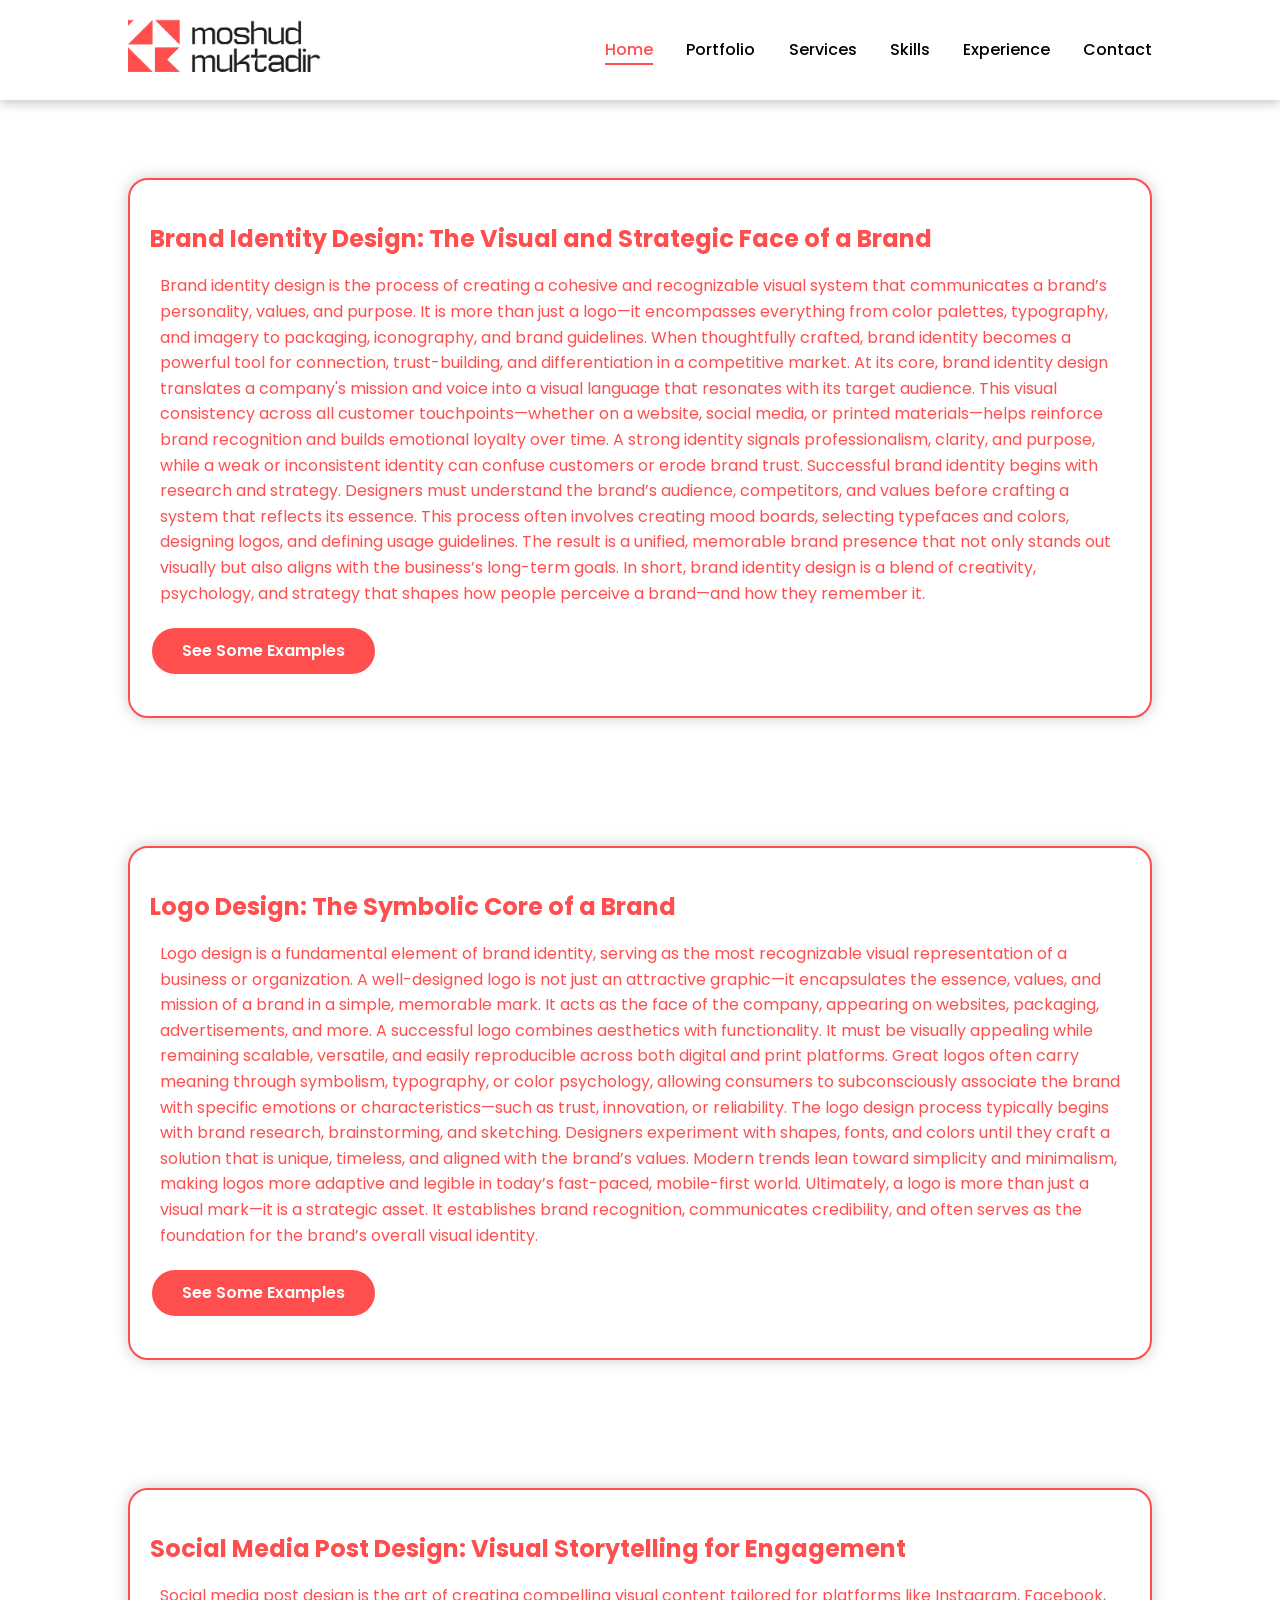
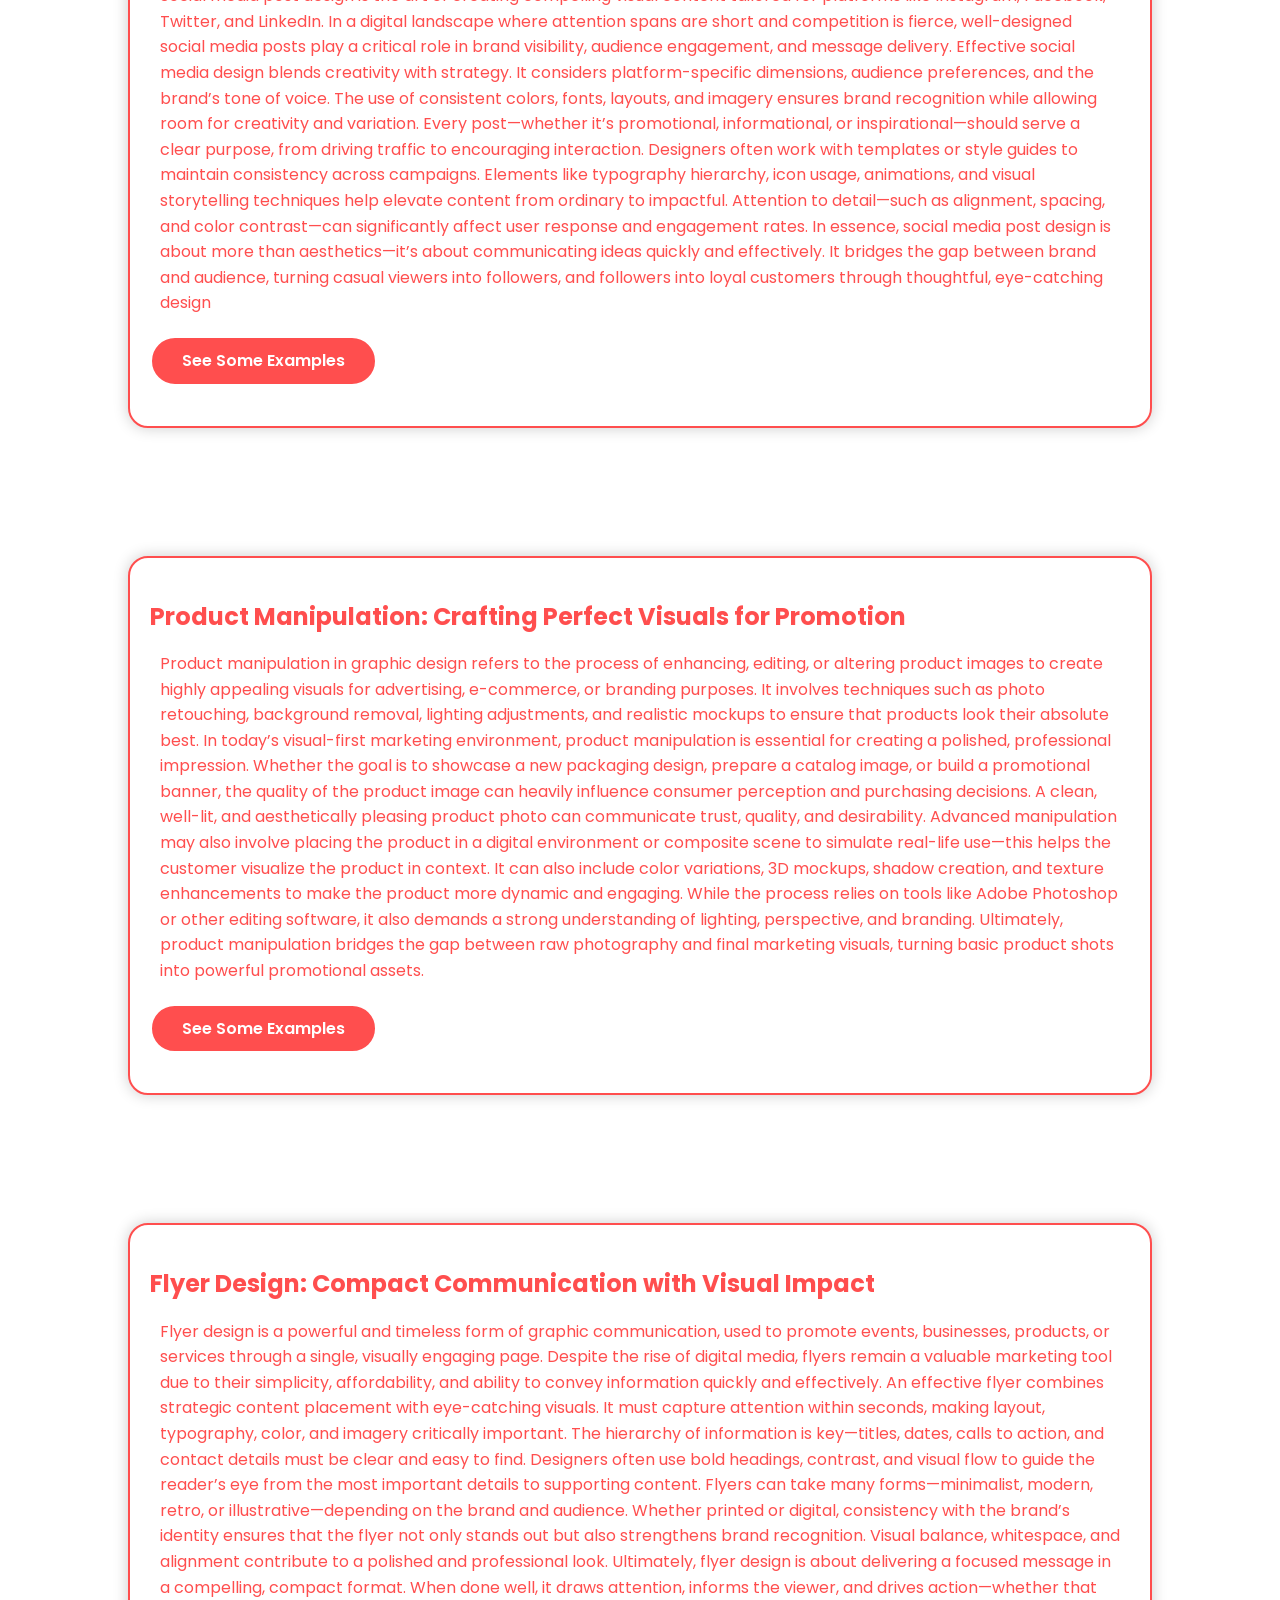
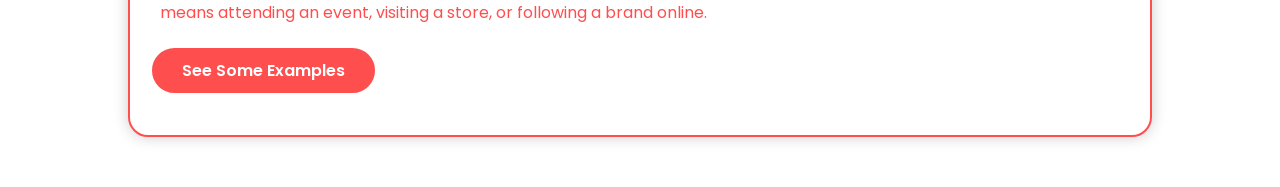
==== info.html @ c387ca06 "final" ====
<!DOCTYPE html>
<html lang="en">
<head>
    <meta charset="UTF-8">
    <meta name="viewport" content="width=device-width, initial-scale=1.0">
    <link rel="stylesheet" href="https://cdnjs.cloudflare.com/ajax/libs/font-awesome/6.5.2/css/all.min.css">
    <link rel="stylesheet" href="styles.css">
    <link rel="stylesheet" href="portfolio.css">
    <title>Moshud Muktadir</title>
</head>
<body>
    <header>
        <a href="index.html" > 
        <img src="logo.png" id="logo" alt="LOGO">
    </a>
        <nav>
            <a href="#" class="active"> Home</a>
            <a href="#portfolio" >Portfolio </a>
            <a href="#services" >Services</a>
            <a href="#skills" >Skills</a>
            <a href="#experience" >Experience</a>
            <a href="#contact" >Contact</a>
        </nav>

        <div class="hamburger" id="hamburger">
            <i class="fas fa-bars"></i>
          </div>
    </header>
<br><br><br><br><br><br><br><br>
    <section class="info" id="info">
        <div class="info-box" id="brand">
            <h2>
                Brand Identity Design: The Visual and Strategic Face of a Brand
            </h2>
            <p>Brand identity design is the process of creating a cohesive and recognizable visual system that communicates a brand’s personality, values, and purpose. It is more than just a logo—it encompasses everything from color palettes, typography, and imagery to packaging, iconography, and brand guidelines. When thoughtfully crafted, brand identity becomes a powerful tool for connection, trust-building, and differentiation in a competitive market.

                At its core, brand identity design translates a company's mission and voice into a visual language that resonates with its target audience. This visual consistency across all customer touchpoints—whether on a website, social media, or printed materials—helps reinforce brand recognition and builds emotional loyalty over time. A strong identity signals professionalism, clarity, and purpose, while a weak or inconsistent identity can confuse customers or erode brand trust.
                
                Successful brand identity begins with research and strategy. Designers must understand the brand’s audience, competitors, and values before crafting a system that reflects its essence. This process often involves creating mood boards, selecting typefaces and colors, designing logos, and defining usage guidelines. The result is a unified, memorable brand presence that not only stands out visually but also aligns with the business’s long-term goals.
                
                In short, brand identity design is a blend of creativity, psychology, and strategy that shapes how people perceive a brand—and how they remember it.</p>
                <a href="https://www.bing.com/images/search?q=brand%20identity%20design&qs=SS&form=QBIR&sp=1&lq=0&pq=brand%20identity%20&sc=10-15&cvid=B7A11A3A5EC4476095B0B0996852F06D&first=1" class="btn2">  See Some Examples   </a>
       
            </div><br><br><br><br><br><br><br><br>
        <div class="info-box" id="logoinfo">
            <h2>
                Logo Design: The Symbolic Core of a Brand
            </h2>
            <p>Logo design is a fundamental element of brand identity, serving as the most recognizable visual representation of a business or organization. A well-designed logo is not just an attractive graphic—it encapsulates the essence, values, and mission of a brand in a simple, memorable mark. It acts as the face of the company, appearing on websites, packaging, advertisements, and more.

                A successful logo combines aesthetics with functionality. It must be visually appealing while remaining scalable, versatile, and easily reproducible across both digital and print platforms. Great logos often carry meaning through symbolism, typography, or color psychology, allowing consumers to subconsciously associate the brand with specific emotions or characteristics—such as trust, innovation, or reliability.
                
                The logo design process typically begins with brand research, brainstorming, and sketching. Designers experiment with shapes, fonts, and colors until they craft a solution that is unique, timeless, and aligned with the brand’s values. Modern trends lean toward simplicity and minimalism, making logos more adaptive and legible in today’s fast-paced, mobile-first world.
                
                Ultimately, a logo is more than just a visual mark—it is a strategic asset. It establishes brand recognition, communicates credibility, and often serves as the foundation for the brand’s overall visual identity.</p> <a href="https://www.bing.com/images/search?q=logo+design&form=HDRSC3&first=1" class="btn2">   See Some Examples   </a> </div>
                <br><br><br><br><br><br><br><br>
             <div class="info-box" id="smpost">
    <h2>Social Media Post Design: Visual Storytelling for Engagement</h2>
    <p>
        Social media post design is the art of creating compelling visual content tailored for platforms like Instagram, Facebook, Twitter, and LinkedIn. In a digital landscape where attention spans are short and competition is fierce, well-designed social media posts play a critical role in brand visibility, audience engagement, and message delivery.

Effective social media design blends creativity with strategy. It considers platform-specific dimensions, audience preferences, and the brand’s tone of voice. The use of consistent colors, fonts, layouts, and imagery ensures brand recognition while allowing room for creativity and variation. Every post—whether it’s promotional, informational, or inspirational—should serve a clear purpose, from driving traffic to encouraging interaction.

Designers often work with templates or style guides to maintain consistency across campaigns. Elements like typography hierarchy, icon usage, animations, and visual storytelling techniques help elevate content from ordinary to impactful. Attention to detail—such as alignment, spacing, and color contrast—can significantly affect user response and engagement rates.

In essence, social media post design is about more than aesthetics—it’s about communicating ideas quickly and effectively. It bridges the gap between brand and audience, turning casual viewers into followers, and followers into loyal customers through thoughtful, eye-catching design
    </p><a href="https://www.bing.com/images/search?q=social+media+post+design&form=HDRSC3&first=1" class="btn2">   See Some Examples   </a>
  </div>
  <br><br><br><br><br><br><br><br>
  <div class="info-box" id="manipulation">
    <h2>
        Product Manipulation: Crafting Perfect Visuals for Promotion
    </h2>
    <p>Product manipulation in graphic design refers to the process of enhancing, editing, or altering product images to create highly appealing visuals for advertising, e-commerce, or branding purposes. It involves techniques such as photo retouching, background removal, lighting adjustments, and realistic mockups to ensure that products look their absolute best.

        In today’s visual-first marketing environment, product manipulation is essential for creating a polished, professional impression. Whether the goal is to showcase a new packaging design, prepare a catalog image, or build a promotional banner, the quality of the product image can heavily influence consumer perception and purchasing decisions. A clean, well-lit, and aesthetically pleasing product photo can communicate trust, quality, and desirability.
        
        Advanced manipulation may also involve placing the product in a digital environment or composite scene to simulate real-life use—this helps the customer visualize the product in context. It can also include color variations, 3D mockups, shadow creation, and texture enhancements to make the product more dynamic and engaging.
        
        While the process relies on tools like Adobe Photoshop or other editing software, it also demands a strong understanding of lighting, perspective, and branding. Ultimately, product manipulation bridges the gap between raw photography and final marketing visuals, turning basic product shots into powerful promotional assets.</p>
        <a href="https://www.bing.com/images/search?q=product%20manipulation&qs=AS&form=QBIR&sp=2&lq=0&pq=product%20man&sk=LC1&sc=10-11&cvid=21117A2CF5C042A1AEB4CF0E294D39DF&first=1" class="btn2">   See Some Examples</a>
    </div><br><br><br><br><br><br><br><br>
  <div class="info-box" id="flyer">
    <h2>
        Flyer Design: Compact Communication with Visual Impact
    </h2>
    <p>
        Flyer design is a powerful and timeless form of graphic communication, used to promote events, businesses, products, or services through a single, visually engaging page. Despite the rise of digital media, flyers remain a valuable marketing tool due to their simplicity, affordability, and ability to convey information quickly and effectively.

An effective flyer combines strategic content placement with eye-catching visuals. It must capture attention within seconds, making layout, typography, color, and imagery critically important. The hierarchy of information is key—titles, dates, calls to action, and contact details must be clear and easy to find. Designers often use bold headings, contrast, and visual flow to guide the reader’s eye from the most important details to supporting content.

Flyers can take many forms—minimalist, modern, retro, or illustrative—depending on the brand and audience. Whether printed or digital, consistency with the brand’s identity ensures that the flyer not only stands out but also strengthens brand recognition. Visual balance, whitespace, and alignment contribute to a polished and professional look.

Ultimately, flyer design is about delivering a focused message in a compelling, compact format. When done well, it draws attention, informs the viewer, and drives action—whether that means attending an event, visiting a store, or following a brand online.


    </p><a href="https://www.bing.com/images/search?q=flyer%20designs&qs=LT&form=QBIR&sp=9&lq=0&pq=flyer%20de&sk=AS1CT1MT6&sc=10-8&cvid=8B94083304024F7E8B3E1CDF628AD571&first=1" class="btn2">   See Some Examples   </a>
  </div>
            </section>
---- styles.css ----
@import url('https://fonts.googleapis.com/css2?family=Poppins:wght@300;400;500;600;700&display=swap');

* {
    margin: 0;
    padding: 0;
    box-sizing: border-box;
    font-family: 'Poppins', sans-serif;
    scroll-behavior: smooth;
}

a {
    text-decoration: none; 
    color: inherit;
}

html {
    font-size: 62.5%;
}

body {
    background: #ffffff;
    color: #000000;
    overflow-x: hidden;
    line-height: 1.6;
}

header {
    position: fixed;
    top: 0;
    left: 0;
    width: 100%;
    padding: 1.5rem 10%;
    background: rgba(255, 255, 255, 0.9);
    backdrop-filter: blur(10px);
    display: flex;
    justify-content: space-between;
    align-items: center;
    z-index: 999;
    border-bottom: 1px solid rgba(255,255,255,0.05);
    box-shadow: 0 4px 10px rgba(0,0,0,0.2);
}

.logo {
    font-size: 3.2rem;
    font-weight: 700;
    color: #ff4e4e;
    transition: transform 0.3s ease;
    line-height: 1;
}

.logo:hover {
    transform: scale(1.1);
}

nav a {
    margin-left: 3rem;
    font-size: 1.6rem;
    font-weight: 500;
    color: #000000;
    transition: 0.3s;
    position: relative;
    text-decoration: none;
}

nav a:hover,
nav a.active {
    color: #ff4e4e;
}

nav a::after {
    content: '';
    position: absolute;
    width: 0;
    height: 2px;
    background: #ff4e4e;
    left: 0;
    bottom: -4px;
    transition: width 0.3s;
}

nav a:hover::after,
nav a.active::after {
    width: 100%;
}

section {
    padding: 5rem 10% 5rem;
}

.home {
    display: flex;
    justify-content: center;
    align-items: center;
    gap: 5rem;
    min-height: 100vh;
}

.home-img {
    max-width: 800px; /* You can adjust */
}

.home-img img {
    width: 100%;
    height: auto;
    object-fit: contain; /* MAGIC effect like the example you shared */
    cursor: pointer;

}



.home-content {
    max-width: 600px;
    animation: fadeInUp 1s ease forwards;
}

.home-content h1 {
    font-size: 5.5rem;
    font-weight: 700;
    margin-bottom: 1rem;
    line-height: 1.1;
}

.home-content h1 span {
    color: #ff4e4e;
}

.home-content h3 {
    font-size: 3rem;
    color: #000000;
    margin-bottom: 2rem;
}

.home-content p {
    font-size: 1.6rem;
    color: #000000;
    margin-bottom: 2.5rem;
}

.social-icons a {
    display: inline-flex;
    justify-content: center;
    align-items: center;
    width: 4.5rem;
    height: 4.5rem;
    margin-right: 1.5rem;
    background: transparent;
    border: 2px solid #ff4e4e;
    color: #ff4e4e;
    font-size: 2rem;
    border-radius: 50%;
    transition: all 0.3s ease;
}

.social-icons a:hover {
    background: #ff4e4e;
    color: #ffffff;
    transform: scale(1.15) translateY(-5px);
    box-shadow: 0 0 15px #ff4e4e;
}

.btn {
    display: inline-block;
    padding: 1rem 3rem;
    border-radius: 3rem;
    font-size: 1.6rem;
    background: transparent;
    color: #ff4e4e;
    font-weight: 600;
    border: 2px solid #ff4e4e;
    transition: all 0.3s ease;
    gap: 5rem;
    margin-right: 1.5rem;
}

.btn:hover {
    background: #ff4e4e;
    color: #ffffff;
    transform: translateY(-3px);
    box-shadow: 0 0 20px #ff4e4e;
}

.typing-text {
    font-size: 2.4rem;
    font-weight: 600;
    color: #ff4e4e;
    margin-bottom: 2rem;
}
#typed-text {
    color: #ff4e4e;
}
.typing-text span::after {
    content: "|";
    animation: blink 1s infinite;
}

@keyframes blink {
    0%, 50%, 100% {
        opacity: 1;
    }
    25%, 75% {
        opacity: 0;
    }
}

@keyframes fadeInUp {
    from {
        opacity: 0;
        transform: translateY(20px);
    }
    to {
        opacity: 1;
        transform: translateY(0);
    }
}


@media (max-width: 995px) {
    header {
        padding: 1rem 5%;
    }

    nav {
        position: absolute;
        top: 100%;
        right: 0;
        width: 100%;
        background: #f5f5f5;
        display: none;
        flex-direction: column;
        align-items: center;
        border-top: 1px solid rgba(206, 206, 206, 0.1);
    }

    nav.active {
        display: flex;
    }

    nav a {
        margin: 2rem 0;
        font-size: 2rem;
    }

    .home {
        flex-direction: column;
        padding-top: 10rem;
    }

    .home-img img {
        width: 60vw;
    }

    .home-content h1 {
        font-size: 4rem;
    }

    .home-content h3 {
        font-size: 2.5rem;
    }
}
.services {
    min-height: 100vh;
    background: rgb(255, 255, 255);
    padding: 5rem 9% 5rem;
    text-align: center;
    animation: fadeInUp 1s ease forwards;
}

.heading {
    font-size: 5rem;
    font-weight: 700;
    color: rgb(0, 0, 0);
    margin-bottom: 5rem;
}

.heading span {
    color: #ff4e4e;
}

.service-container {
    display: grid;
    grid-template-columns: repeat(auto-fit, minmax(280px, 1fr));
    gap: 4rem;
}

.service-box {
    background: #ffffff;
    padding: 4rem 2rem;
    border-radius: 2rem;
    color: #ff4e4e;
    border: 2px solid #ff4e4e;
    transition: 0.4s ease;
    box-shadow: 0 0 15px rgba(0, 0, 0, 0.2);
}

.service-box:hover {
    border-color: #ff4e4e;
    background: #ff4e4e;
    color: #ffffff;
    transform: translateY(-10px);
    box-shadow: 0 0 25px #d64b4b;
}

.service-box i {
    font-size: 4rem;
    margin-bottom: 2rem;
}

.service-box h3 {
    font-size: 2.4rem;
    margin-bottom: 1.5rem;
}

.service-box p {
    font-size: 1.6rem;
    margin-bottom: 2rem;
    padding: 0 1rem;
}
.skill-card {
    background: #ff4e4e;
    padding: 4rem 2rem;
    border-radius: 2rem;
    border: 2px solid transparent;
    transition: 0.4s ease;
    box-shadow: 0 0 15px rgba(183, 75, 75, 0.2);
}

.skill-card:hover {
    border-color: #ff4e4e;
    transform: translateY(10px);
    box-shadow: 0 0 25px #ff4e4e;
}
.skill-card i {
    font-size: 4rem;
    color: #ff4e4e;
    margin-bottom: 2rem;
}

.skill-card h3 {
    font-size: 2.4rem;
    color: white;
    margin-bottom: 1.5rem;
}

.skill-card p {
    font-size: 1.6rem;
    color: #ffffff;
    margin-bottom: 2rem;
    padding: 0 1rem;
}
.hamburger {
    display: none;
    font-size: 2.8rem;
    color: #ff4e4e;
    cursor: pointer;
  }
  
  @media (max-width: 768px) {
    nav {
      display: none; /* Hide normal nav */
      flex-direction: column;
      background: #dbdbdb;
      position: absolute;
      top: 70px;
      right: 20px;
      width: 200px;
      border: 2px solid #ff4e4e;
      border-radius: 10px;
      padding: 20px;
    }
  
    nav.active {
      display: flex;
    }
  
    .hamburger {
      display: block;
    }
  }
  .btn2 {
    display: inline-block;
    padding: 1rem 3rem;
    border-radius: 3rem;
    font-size: 1.6rem;
    background: #ff4e4e;
    color: #ffffff;
    font-weight: 600;
    border: 2px solid #ffffff;
    transition: all 0.3s ease;
}

.btn2:hover {
    background: #ffffff;
    color: #ff4e4e;
    transform: translateY(-3px);
    box-shadow: 0 0 20px #bbbbbb;
}
#footer {
    background-color: #0e0e0e;
    color: white;
    text-align: center;
    padding: 20px;
    position: flex;
    left: 0;
    bottom: 0;
    width: 100%;
}

.footer-links {
    list-style: none;
    padding: 0;
    margin: 10px 0;
}

.footer-links li {
    display: inline;
    margin: 0 15px;
}

.footer-links a {
    color: white;
    text-decoration: none;
}

.footer-links a:hover {
    text-decoration: underline;
}
#logo {
    top: 10px;         /* Distance from the top of the page */
    left: 10px;        /* Distance from the left of the page */
    width: 193px;      /* Resize the logo width */
    height: 64px;      /* Maintain the aspect ratio */
}
#footer-logo {
    width: 80px;
    height: auto;
    filter: brightness(0) invert(1); 
}

@media (max-width: 600px) {
    #footer-logo {
        width: 50px;   /* Smaller logo on smaller screens */
    }
}

.logo {
    max-width: 180px; 
    height: auto;
  }
  
  @media (max-width: 768px) {
    .logo {
      max-width: 140px; 
    }
  }
  
  @media (max-width: 480px) {
    .logo {
      max-width: 120px; 
    }
  }
  @import url('https://fonts.googleapis.com/css2?family=Poppins:wght@300;400;600;700&display=swap');

  section.skills {
    padding: 8rem 5%;
    text-align: center;
    animation: fadeInUp 1s ease forwards;
  }

  .skills-title {
    font-size: 6rem;
    margin-bottom: 5rem;
  }
  .skills-title span {
    color: #ff4e4e;
  }

  .skill-category {
    margin-top: 5rem;
  }

  .skill-list {
    display: grid;
    grid-template-columns: repeat(auto-fit, minmax(280px, 1fr));
    gap: 3rem;
    margin-top: 3rem;
  }

.progress-bar {
width: 100%;
height: 10px;
background: #ffd0d0;
border-radius: 5px;
margin-top: 1rem;
overflow: hidden;
margin-bottom: 1rem;
}

.progress {
height: 100%;
background: #ffffff;
width: 0; /* Animate later */
transition: width 2s ease;
}

.progress-text {
font-size: 1.4rem;
color: #ffffff;
font-weight: 500;
}



  @keyframes fadeUp {
    0% { opacity: 0; transform: translateY(50px); }
    100% { opacity: 1; transform: translateY(0); }
  }

  .animate {
    opacity: 0;
    animation: fadeUp 1s forwards;
  }

  .delay-1 { animation-delay: 0.2s; }
  .delay-2 { animation-delay: 0.4s; }
  .delay-3 { animation-delay: 0.6s; }
  .delay-4 { animation-delay: 0.8s; }
  .delay-5 { animation-delay: 1s; }
  .delay-6 { animation-delay: 1.2s; }
  .experience-section {
    max-width: 1200px;
    margin: auto;
    padding: 4rem 2rem;
    text-align: center;
  }
  .experience-section span {
  color: #000000;
  }


  .experience-section h1 {
    font-size: 4rem;
    color: #ff4e4e;
    margin-bottom: 4rem;
    animation: fadeDown 1s ease forwards;
  }

  .experience-cards {
    display: flex;
    flex-wrap: wrap;
    justify-content: center;
    gap: 3rem;
  }

  .experience-card {
    background-color: #ff4e4e;
    border-radius: 1.5rem;
    padding: 2.5rem;
    width: 320px;
    text-align: center;
    position: relative;
    overflow: hidden;
    transition: 0.4s ease;
  }

  .experience-card:hover {
    transform: scale(1.05);
    box-shadow: 0 0 30px #ff4e4e;
  }

  .experience-card i {
    font-size: 4rem;
    color: #ffffff;
    margin-bottom: 1.5rem;
  }

  .experience-card h3 {
    font-size: 2.5rem;
    margin-bottom: 1rem;
    color: white;
  }

  .experience-card p {
    font-size: 1.6rem;
    color: #ffffff;
    line-height: 1.6;
  }

  .experience-card h1 {
    display: block;
    margin-top: 1rem;
    font-size: 1.5rem;
    color: #ffffff;
    font-weight: bold;
  }

  @keyframes fadeDown {
    from {opacity: 0; transform: translateY(-50px);}
    to {opacity: 1; transform: translateY(0);}
  }

  /* Responsive */
  @media (max-width: 768px) {
    .experience-cards {
      flex-direction: column;
      align-items: center;
    }
    .experience-card {
      width: 90%;
    }
  }
  .contact {
    min-height: 100vh;
    padding: 5rem 9%;
    background-color: rgb(255, 255, 255);
    color: #ff4e4e;
}

.contact .heading {
    text-align: center;
    font-size: 4rem;
    margin-bottom: 3rem;
}

.contact .heading span {
    color: #ff4e4e;
}

.contact-form {
    max-width: 700px;
    margin: auto;
    display: flex;
    flex-direction: column;
    gap: 2rem;
}

.input-box {
    display: flex;
    gap: 2rem;
}

.input-box input {
    width: 100%;
    align: center;
    display: inline-block;
padding: 1rem 3rem;
border-radius: 3rem;
font-size: 1.6rem;
background: transparent;
color: #ff4e4e;
font-weight: 600;
border: 2px solid #ff4e4e;
transition: all 0.3s ease;
}

textarea {
    display: inline-block;
padding: 1rem 3rem;
border-radius: 3rem;
font-size: 1.6rem;
background: transparent;
color: #ff4e4e;
font-weight: 600;
border: 2px solid #ff4e4e;
transition: all 0.3s ease;
gap: 3rem;
}




/* Responsive */
@media (max-width: 768px) {
    .input-box {
        flex-direction: column;
    }
}
.info-box {
    background: #ffffff;
    padding: 4rem 2rem;
    border-radius: 2rem;
    color: #ff4e4e;
    border: 2px solid #ff4e4e;
    transition: 0.4s ease;
    box-shadow: 0 0 15px rgba(0, 0, 0, 0.2);
}

.info-box:hover {

    transform: translateY(-10px);
    box-shadow: 0 0 5px #d64b4b;
}


.info-box h2 {
    font-size: 2.4rem;
    margin-bottom: 1.5rem;
}

.info-box p {
    font-size: 1.6rem;
    margin-bottom: 2rem;
    padding: 0 1rem;
}
.info-box img {
   justify-content: center;
}
---- portfolio.css ----
:root {
  --main-color: #ff4e4e;
}

* {
  margin: 0;
  padding: 0;
  box-sizing: border-box;
}

.heading {
  text-align: center;
  margin-top: 10rem;
  font-size: 4rem;
}

.heading span {
  color: var(--main-color);
}

.portfolio-filters {
  display: flex;
  justify-content: center; 
  margin: 3rem 0;
}
.filter-btn {
    display: inline-block;
    padding: 1rem 3rem;
    border-radius: 3rem;
    font-size: 1.6rem;
    background: transparent;
    color: #ff4e4e;
    font-weight: 600;
    border: 2px solid #ff4e4e;
    transition: all 0.3s ease;
    gap: 6rem;
    margin-right: 1.5rem;
}
.filter-btn:hover, .filter-btn.active {
    background: #ff4e4e;
    color: #ffffff;
    transform: translateY(-3px);
    box-shadow: 0 0 20px #ff4e4e;;
}

.portfolio-container {
  padding: 2rem 9%;
  display: grid;
  grid-template-columns: repeat(auto-fit, minmax(300px, 1fr));
  gap: 2rem;
}

.portfolio-container .portfolio-item {
  position: relative;
  overflow: hidden;
  border-radius: 1rem;
  background: #fdfdfd;
  box-shadow: 0 0 20px #dfdfdf;
}

.portfolio-item img {
  width: 100%;
  height: 100%;
  object-fit: cover;
  transition: transform 0.4s ease;
}

.portfolio-item:hover img {
  transform: scale(1.5);
}
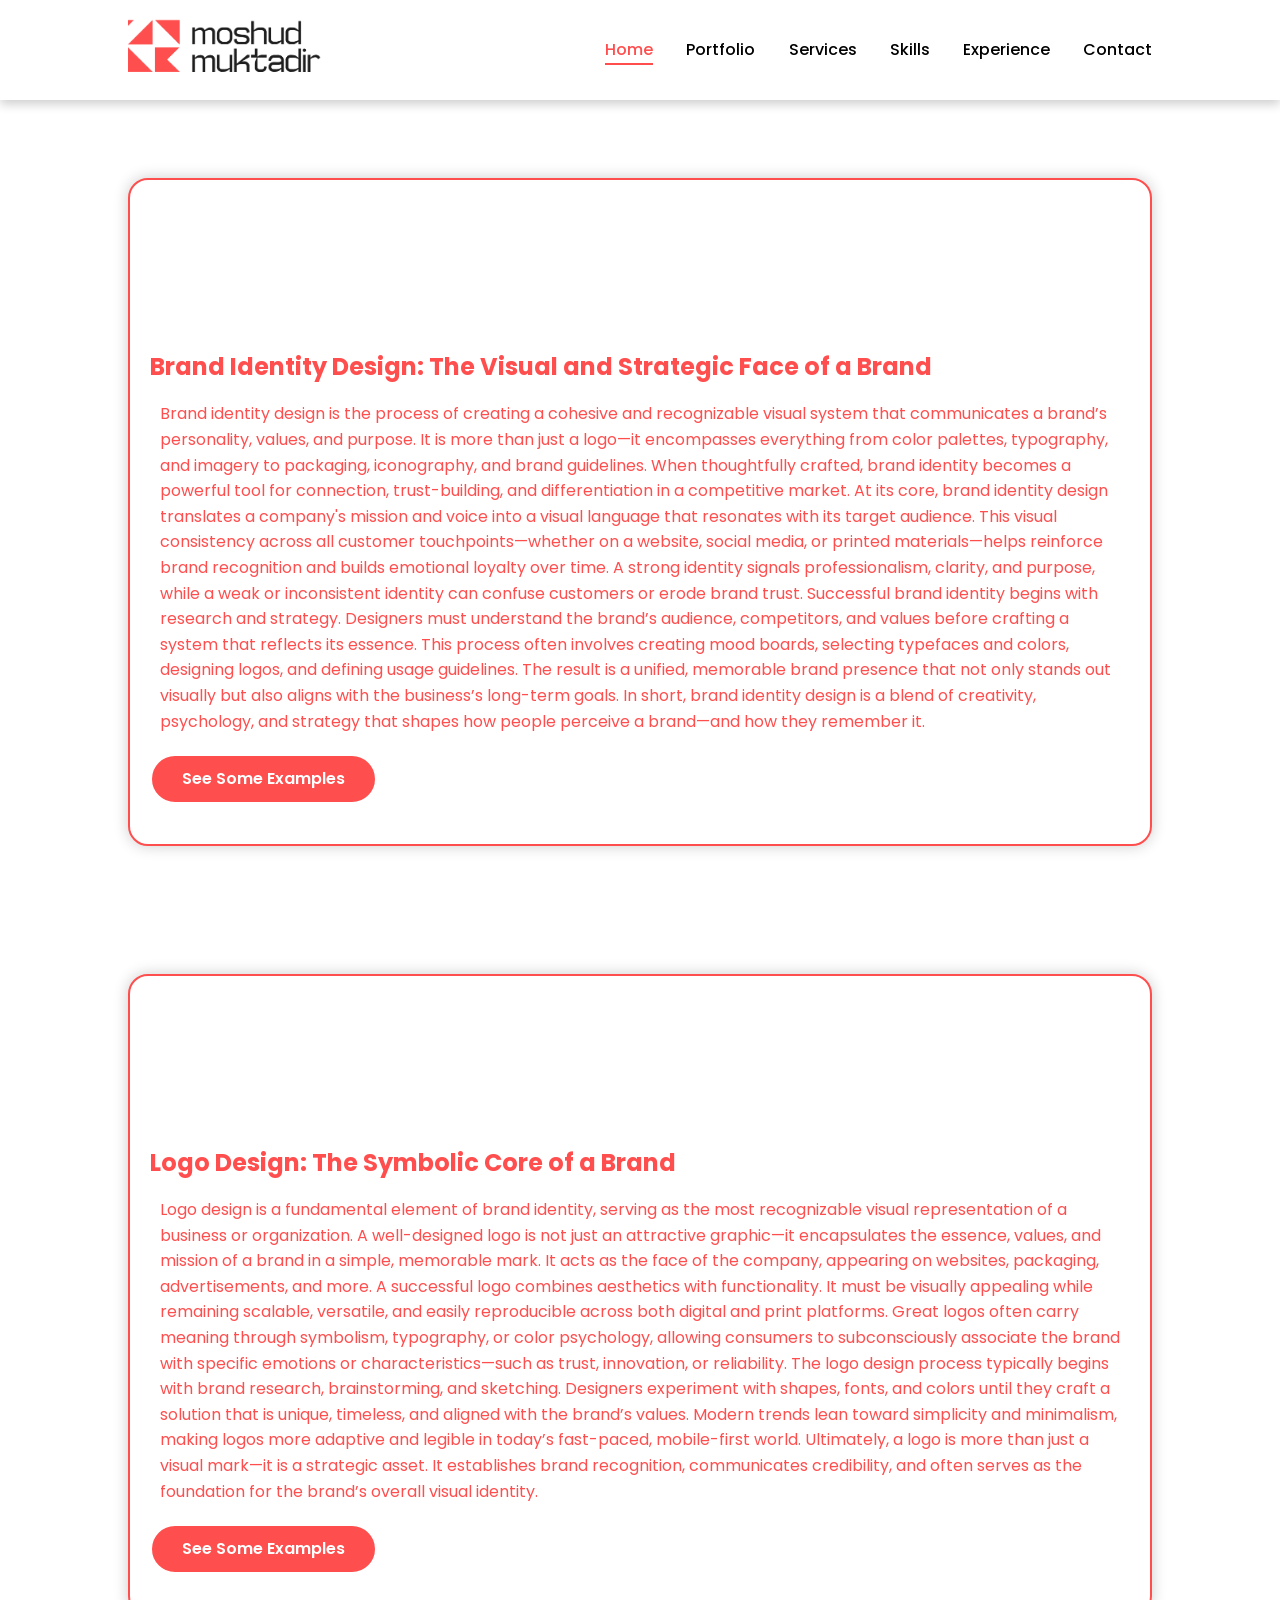
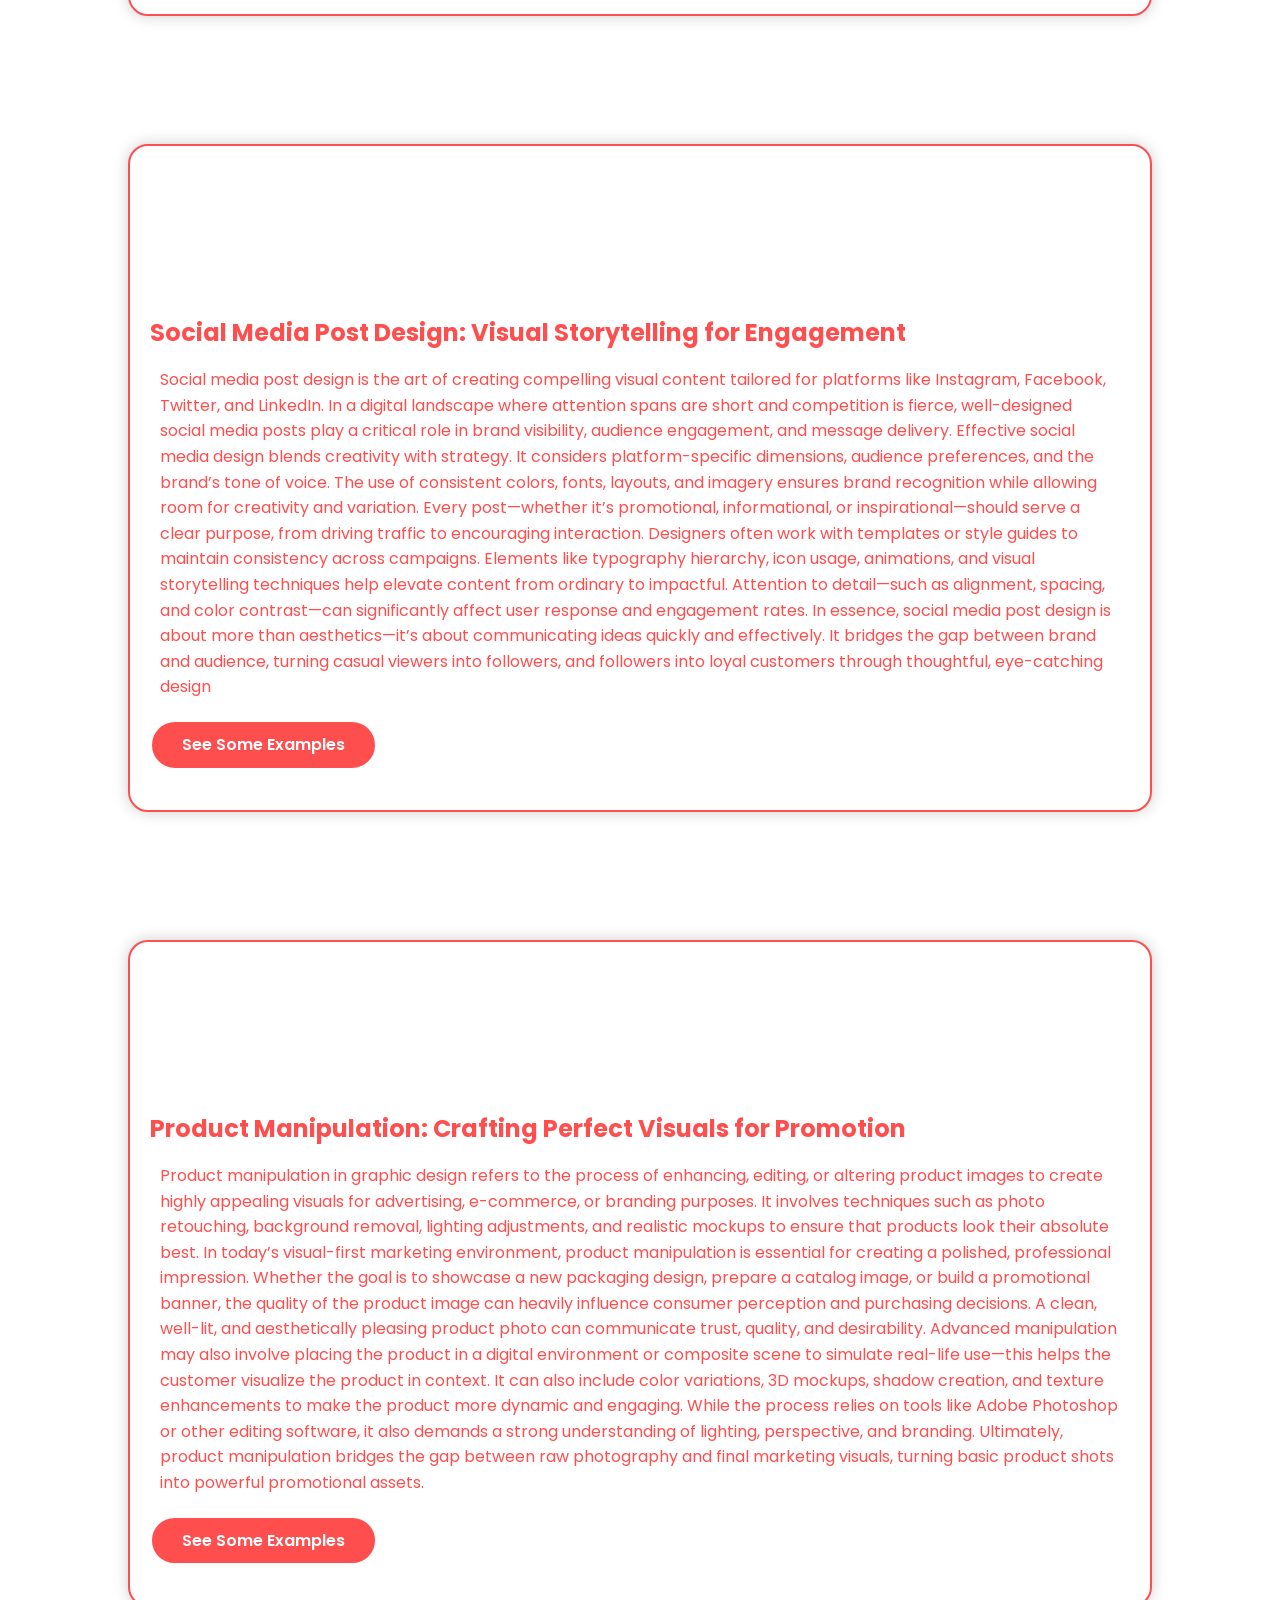
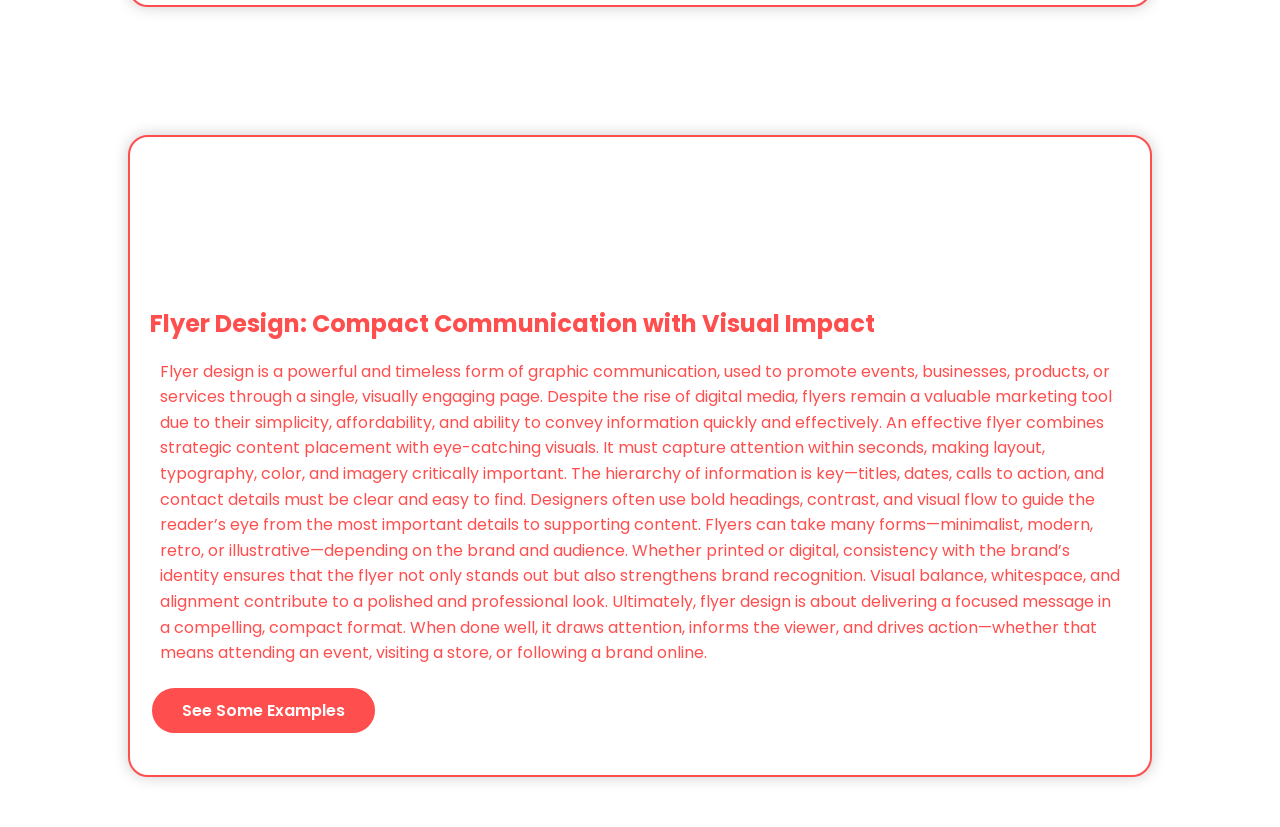
==== commit 9a07ba7d: "Update info.html" ====
--- a/info.html
+++ b/info.html
@@ -28,7 +28,7 @@
     </header>
 <br><br><br><br><br><br><br><br>
     <section class="info" id="info">
-        <div class="info-box" id="brand">
+        <div class="info-box" id="brand"><br><br><br><br><br><br><br><br>
             <h2>
                 Brand Identity Design: The Visual and Strategic Face of a Brand
             </h2>
@@ -42,7 +42,7 @@
                 <a href="https://www.bing.com/images/search?q=brand%20identity%20design&qs=SS&form=QBIR&sp=1&lq=0&pq=brand%20identity%20&sc=10-15&cvid=B7A11A3A5EC4476095B0B0996852F06D&first=1" class="btn2">  See Some Examples   </a>
        
             </div><br><br><br><br><br><br><br><br>
-        <div class="info-box" id="logoinfo">
+        <div class="info-box" id="logoinfo"><br><br><br><br><br><br><br><br>
             <h2>
                 Logo Design: The Symbolic Core of a Brand
             </h2>
@@ -54,7 +54,7 @@
                 
                 Ultimately, a logo is more than just a visual mark—it is a strategic asset. It establishes brand recognition, communicates credibility, and often serves as the foundation for the brand’s overall visual identity.</p> <a href="https://www.bing.com/images/search?q=logo+design&form=HDRSC3&first=1" class="btn2">   See Some Examples   </a> </div>
                 <br><br><br><br><br><br><br><br>
-             <div class="info-box" id="smpost">
+             <div class="info-box" id="smpost"><br><br><br><br><br><br><br><br>
     <h2>Social Media Post Design: Visual Storytelling for Engagement</h2>
     <p>
         Social media post design is the art of creating compelling visual content tailored for platforms like Instagram, Facebook, Twitter, and LinkedIn. In a digital landscape where attention spans are short and competition is fierce, well-designed social media posts play a critical role in brand visibility, audience engagement, and message delivery.
@@ -67,7 +67,7 @@
     </p><a href="https://www.bing.com/images/search?q=social+media+post+design&form=HDRSC3&first=1" class="btn2">   See Some Examples   </a>
   </div>
   <br><br><br><br><br><br><br><br>
-  <div class="info-box" id="manipulation">
+  <div class="info-box" id="manipulation"><br><br><br><br><br><br><br><br>
     <h2>
         Product Manipulation: Crafting Perfect Visuals for Promotion
     </h2>
@@ -80,7 +80,7 @@
         While the process relies on tools like Adobe Photoshop or other editing software, it also demands a strong understanding of lighting, perspective, and branding. Ultimately, product manipulation bridges the gap between raw photography and final marketing visuals, turning basic product shots into powerful promotional assets.</p>
         <a href="https://www.bing.com/images/search?q=product%20manipulation&qs=AS&form=QBIR&sp=2&lq=0&pq=product%20man&sk=LC1&sc=10-11&cvid=21117A2CF5C042A1AEB4CF0E294D39DF&first=1" class="btn2">   See Some Examples</a>
     </div><br><br><br><br><br><br><br><br>
-  <div class="info-box" id="flyer">
+  <div class="info-box" id="flyer"><br><br><br><br><br><br><br><br>
     <h2>
         Flyer Design: Compact Communication with Visual Impact
     </h2>
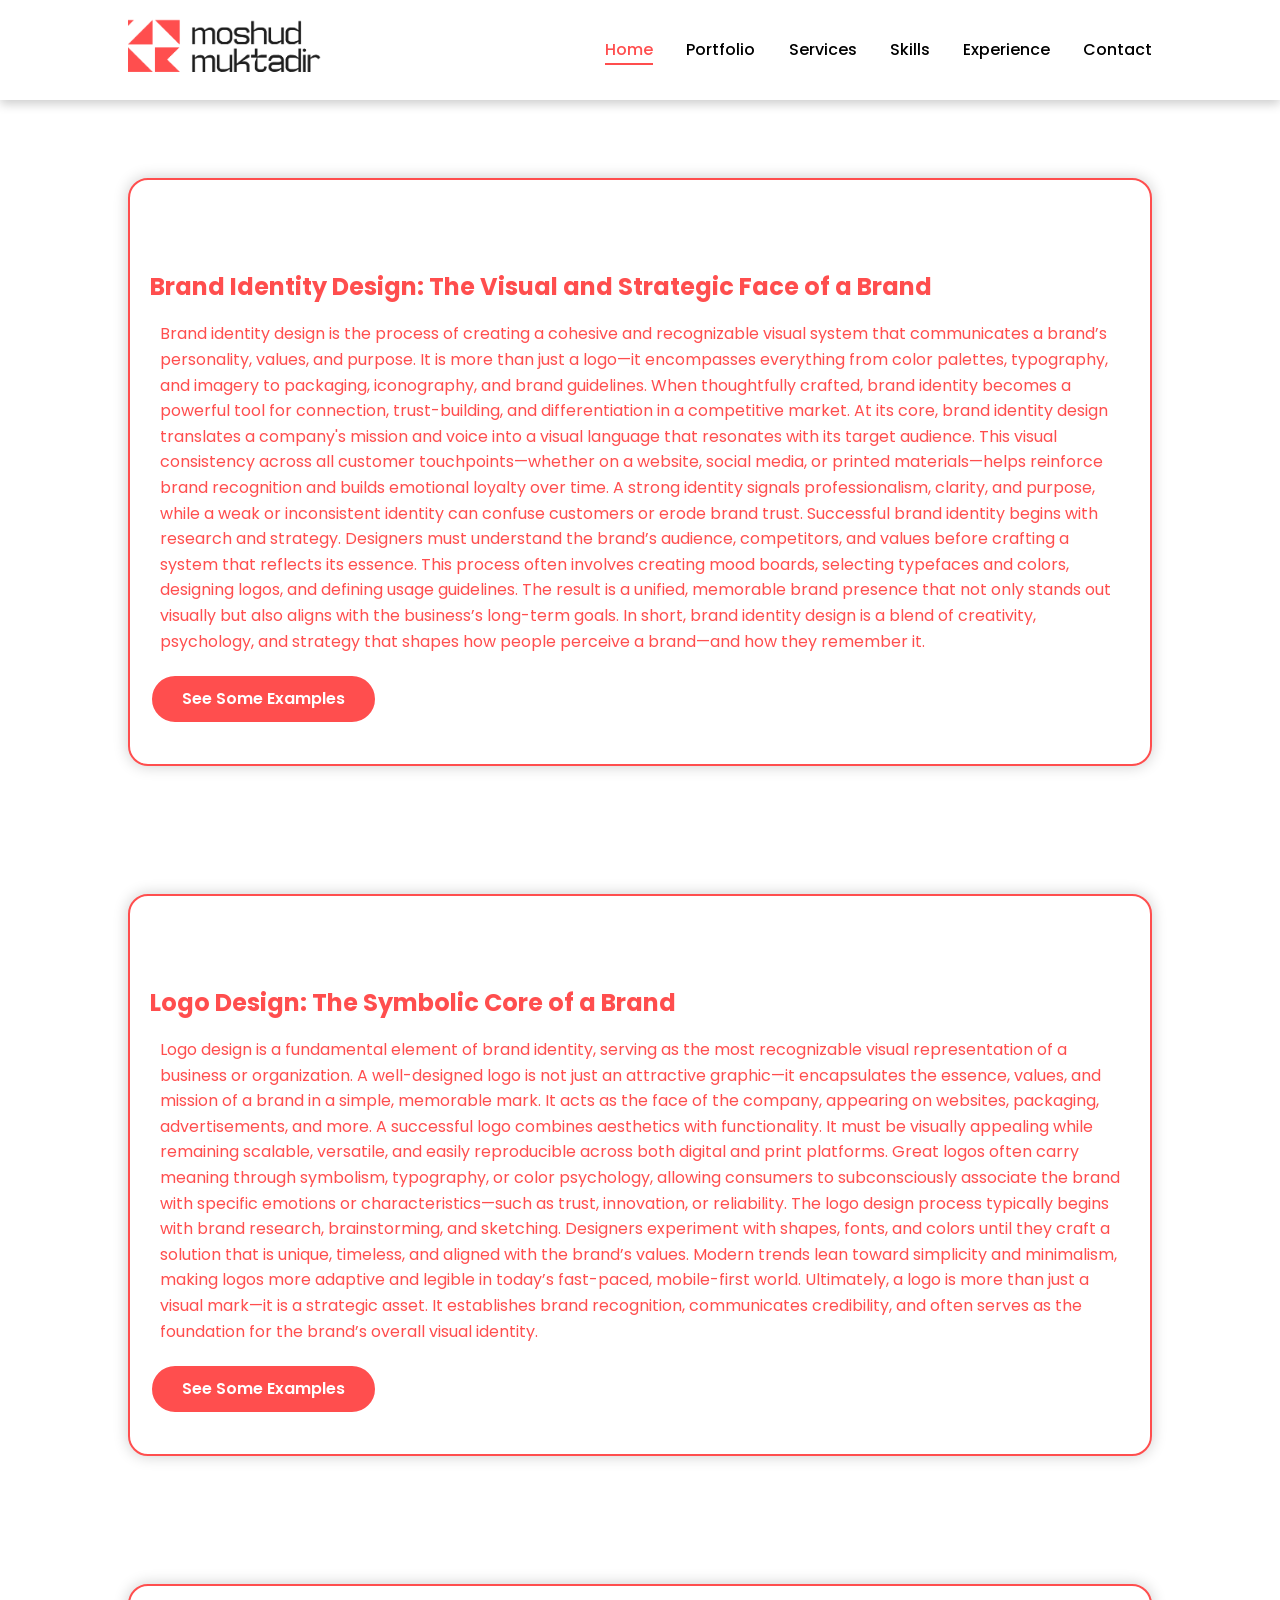
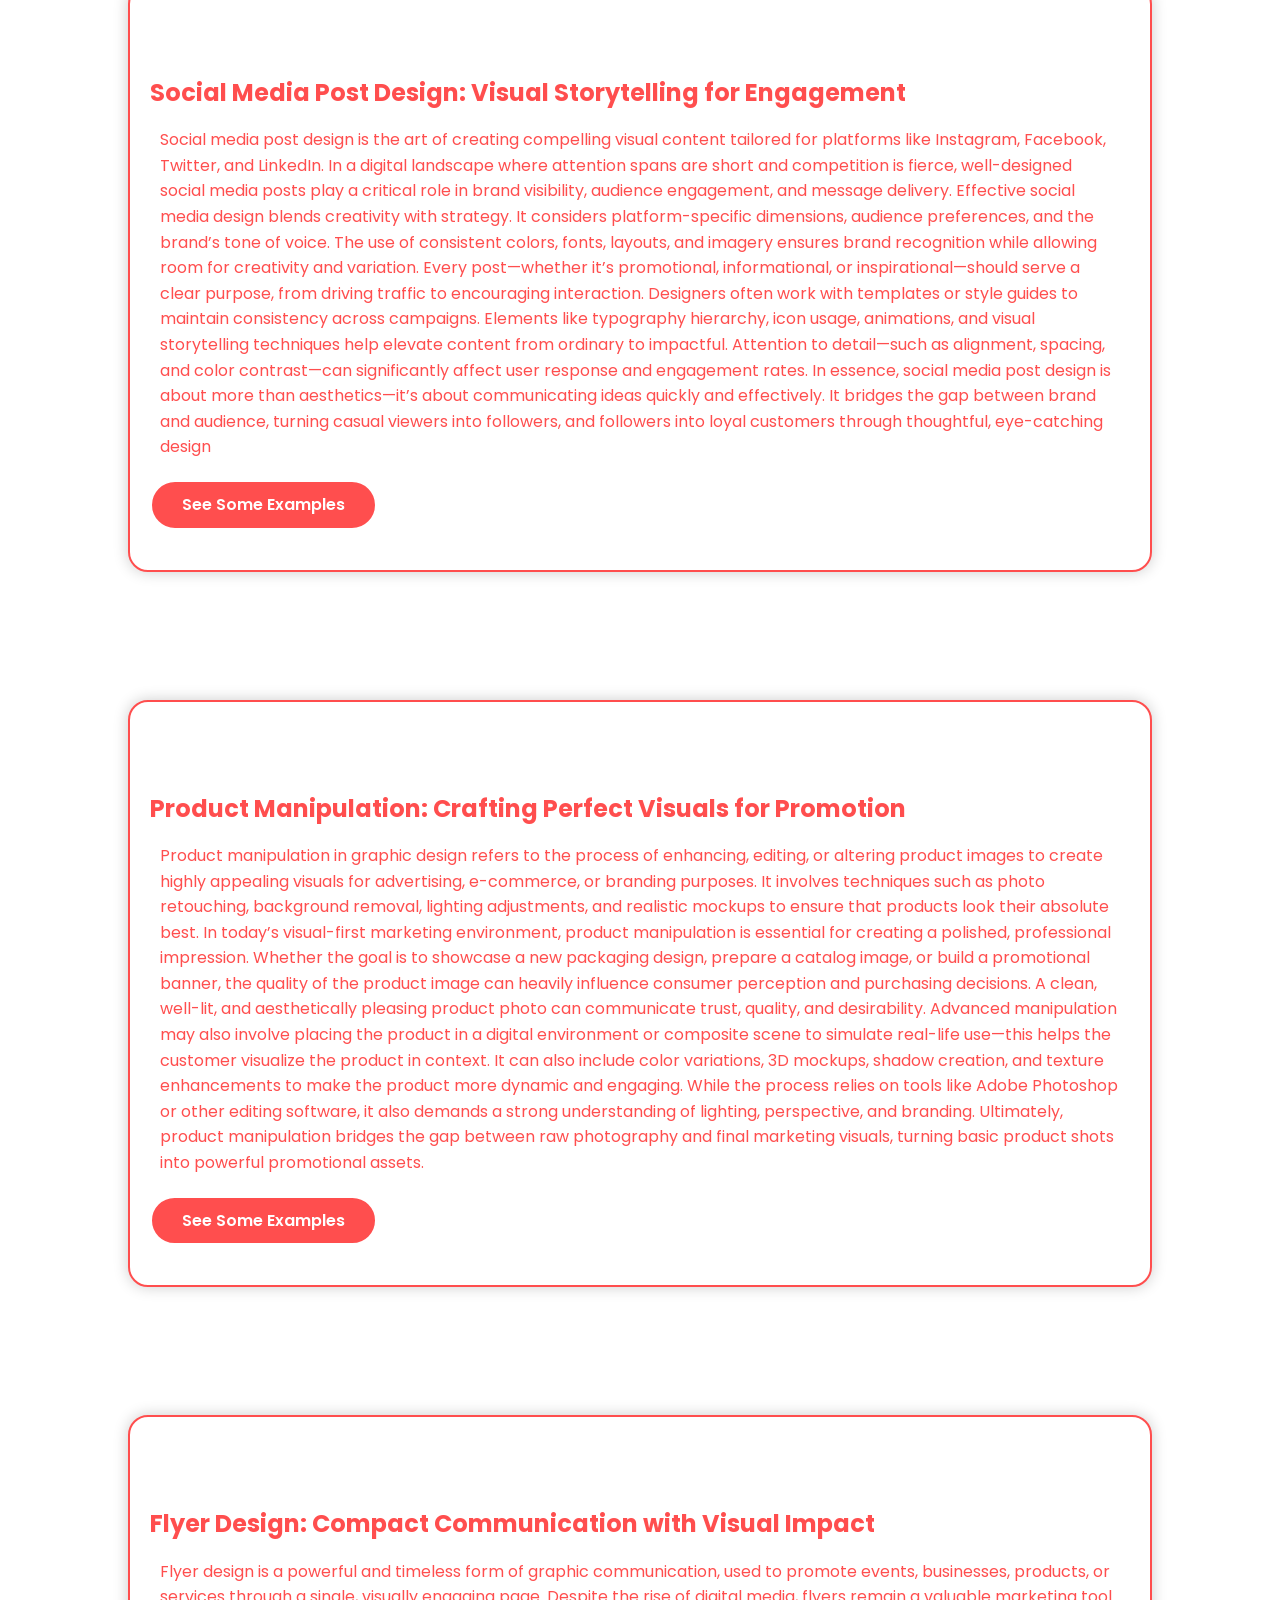
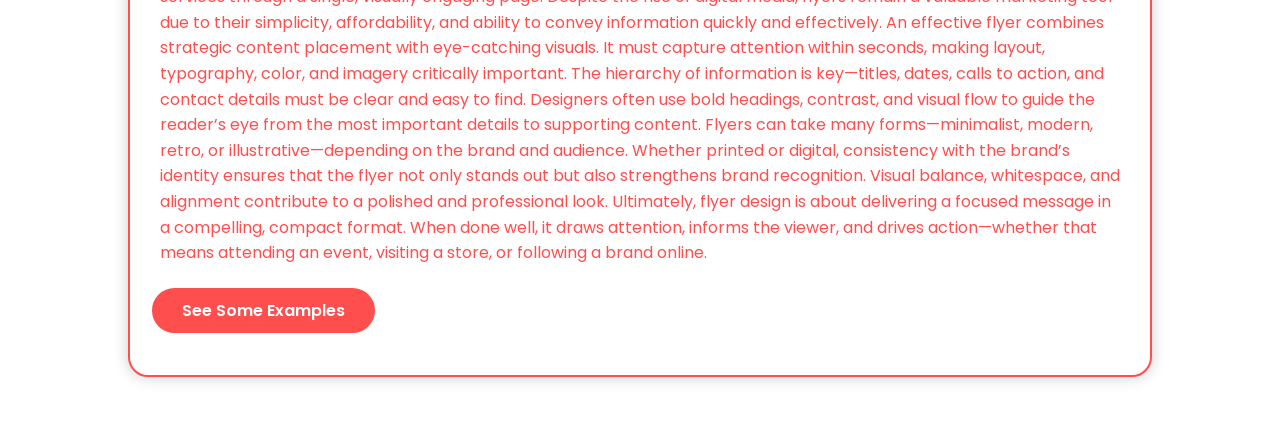
==== commit 63e6fb4e: "Update info.html" ====
--- a/info.html
+++ b/info.html
@@ -28,7 +28,7 @@
     </header>
 <br><br><br><br><br><br><br><br>
     <section class="info" id="info">
-        <div class="info-box" id="brand"><br><br><br><br><br><br><br><br>
+        <div class="info-box" id="brand"><br><br><br>
             <h2>
                 Brand Identity Design: The Visual and Strategic Face of a Brand
             </h2>
@@ -42,7 +42,7 @@
                 <a href="https://www.bing.com/images/search?q=brand%20identity%20design&qs=SS&form=QBIR&sp=1&lq=0&pq=brand%20identity%20&sc=10-15&cvid=B7A11A3A5EC4476095B0B0996852F06D&first=1" class="btn2">  See Some Examples   </a>
        
             </div><br><br><br><br><br><br><br><br>
-        <div class="info-box" id="logoinfo"><br><br><br><br><br><br><br><br>
+        <div class="info-box" id="logoinfo"><br><br><br>
             <h2>
                 Logo Design: The Symbolic Core of a Brand
             </h2>
@@ -54,7 +54,7 @@
                 
                 Ultimately, a logo is more than just a visual mark—it is a strategic asset. It establishes brand recognition, communicates credibility, and often serves as the foundation for the brand’s overall visual identity.</p> <a href="https://www.bing.com/images/search?q=logo+design&form=HDRSC3&first=1" class="btn2">   See Some Examples   </a> </div>
                 <br><br><br><br><br><br><br><br>
-             <div class="info-box" id="smpost"><br><br><br><br><br><br><br><br>
+             <div class="info-box" id="smpost"><br><br><br>
     <h2>Social Media Post Design: Visual Storytelling for Engagement</h2>
     <p>
         Social media post design is the art of creating compelling visual content tailored for platforms like Instagram, Facebook, Twitter, and LinkedIn. In a digital landscape where attention spans are short and competition is fierce, well-designed social media posts play a critical role in brand visibility, audience engagement, and message delivery.
@@ -67,7 +67,7 @@
     </p><a href="https://www.bing.com/images/search?q=social+media+post+design&form=HDRSC3&first=1" class="btn2">   See Some Examples   </a>
   </div>
   <br><br><br><br><br><br><br><br>
-  <div class="info-box" id="manipulation"><br><br><br><br><br><br><br><br>
+  <div class="info-box" id="manipulation"><br><br><br>
     <h2>
         Product Manipulation: Crafting Perfect Visuals for Promotion
     </h2>
@@ -80,7 +80,7 @@
         While the process relies on tools like Adobe Photoshop or other editing software, it also demands a strong understanding of lighting, perspective, and branding. Ultimately, product manipulation bridges the gap between raw photography and final marketing visuals, turning basic product shots into powerful promotional assets.</p>
         <a href="https://www.bing.com/images/search?q=product%20manipulation&qs=AS&form=QBIR&sp=2&lq=0&pq=product%20man&sk=LC1&sc=10-11&cvid=21117A2CF5C042A1AEB4CF0E294D39DF&first=1" class="btn2">   See Some Examples</a>
     </div><br><br><br><br><br><br><br><br>
-  <div class="info-box" id="flyer"><br><br><br><br><br><br><br><br>
+  <div class="info-box" id="flyer"><br><br><br>
     <h2>
         Flyer Design: Compact Communication with Visual Impact
     </h2>
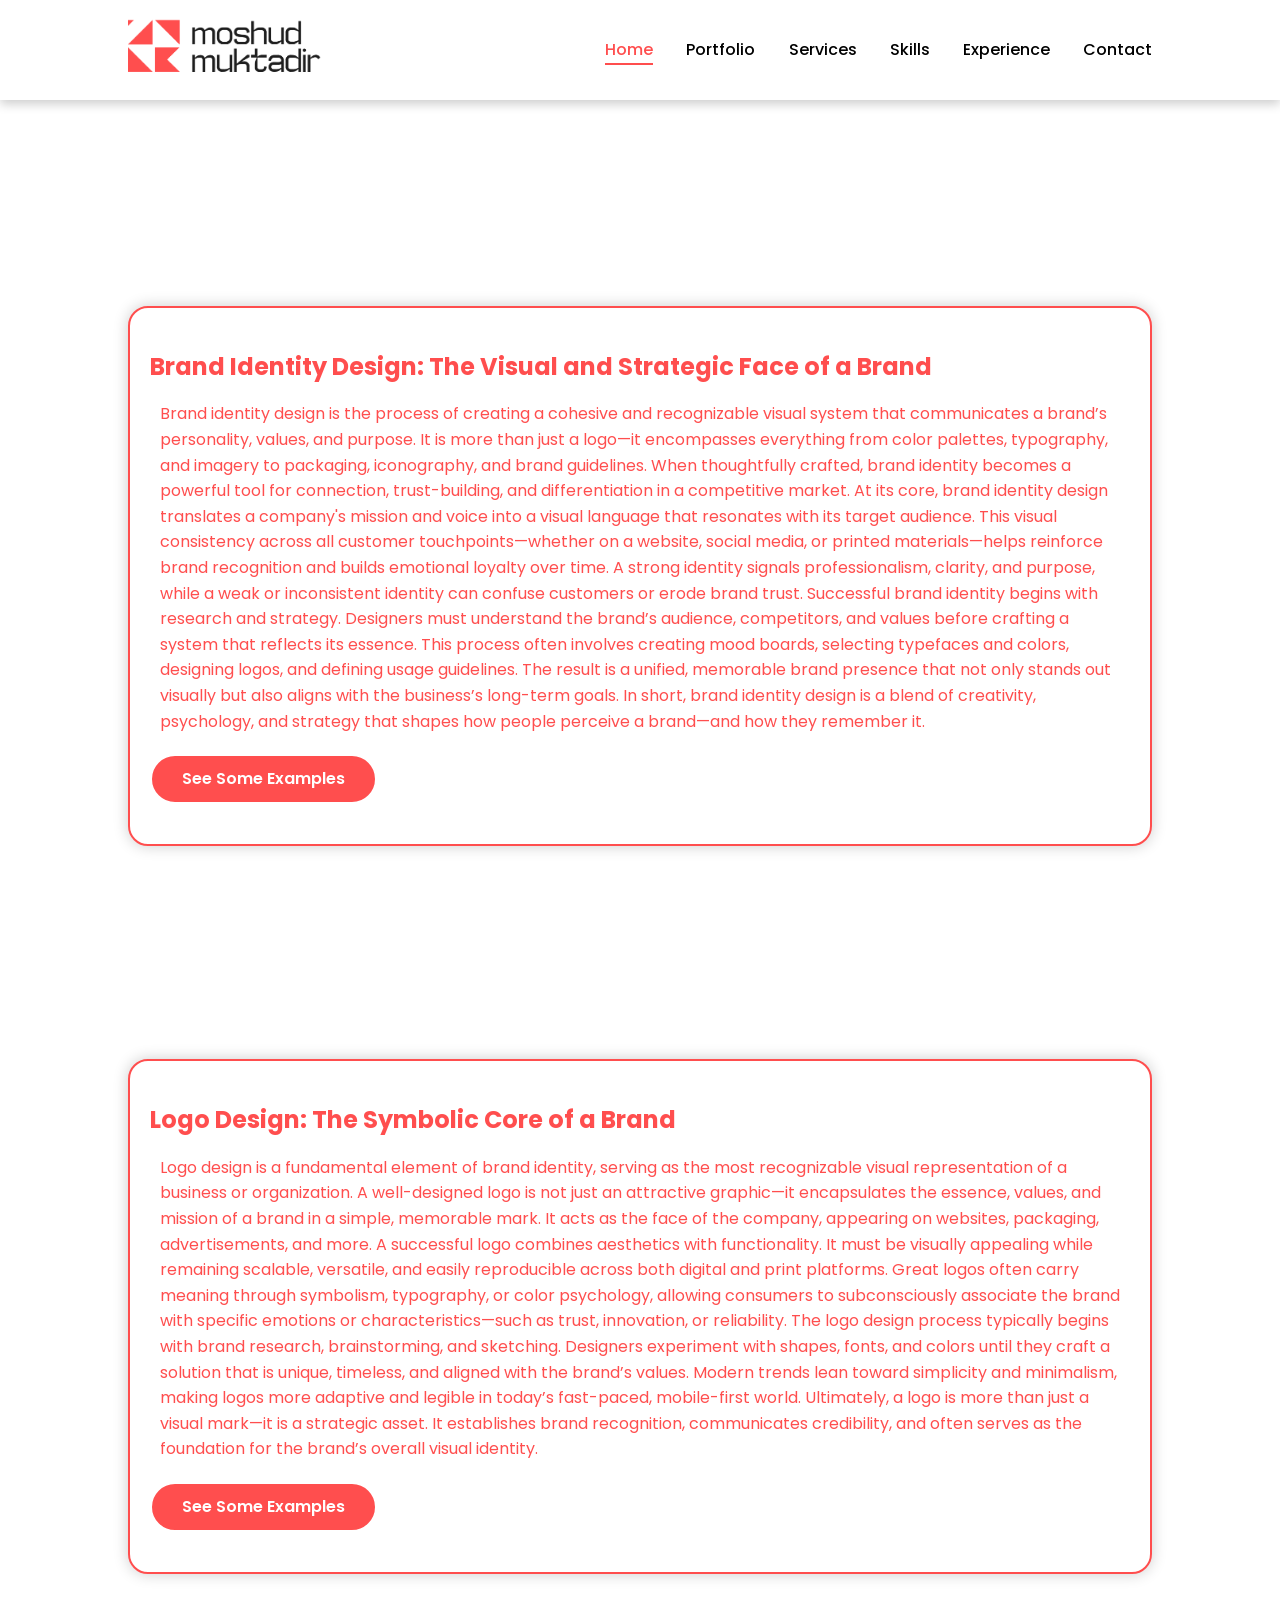
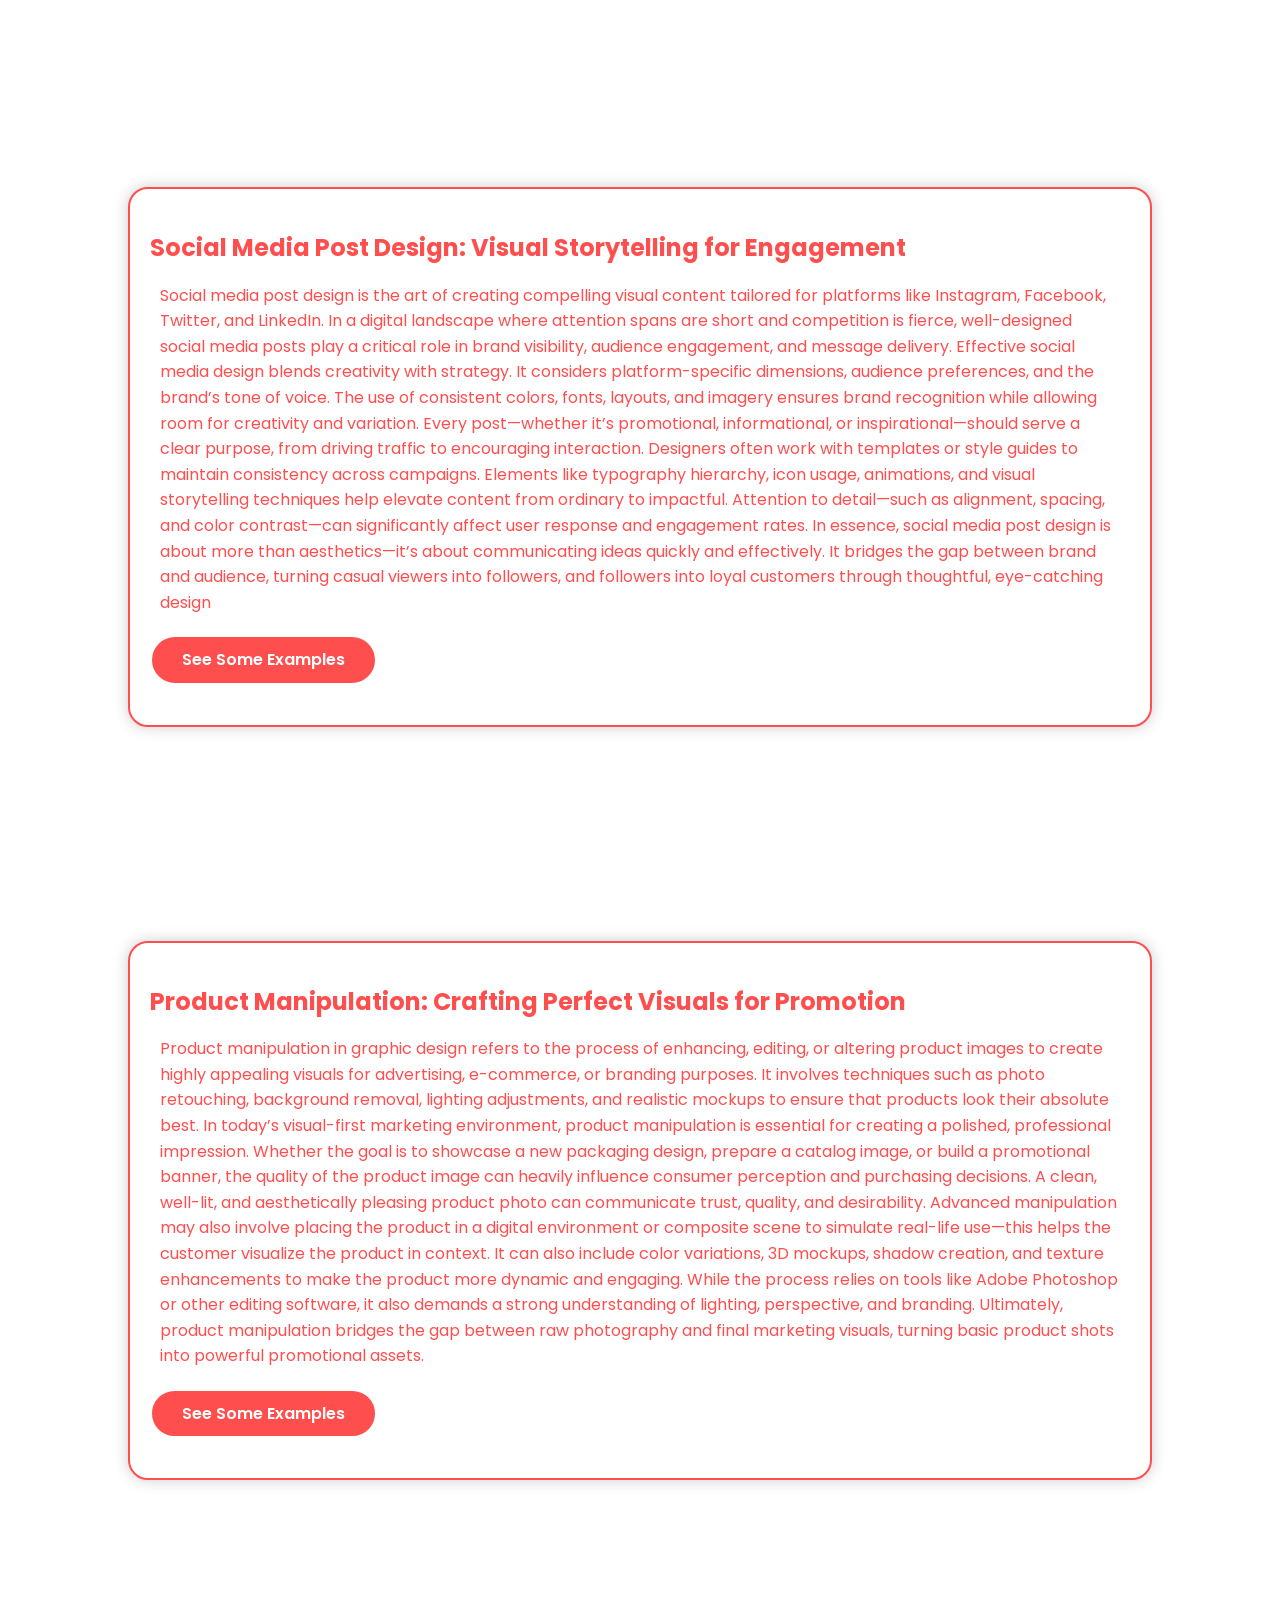
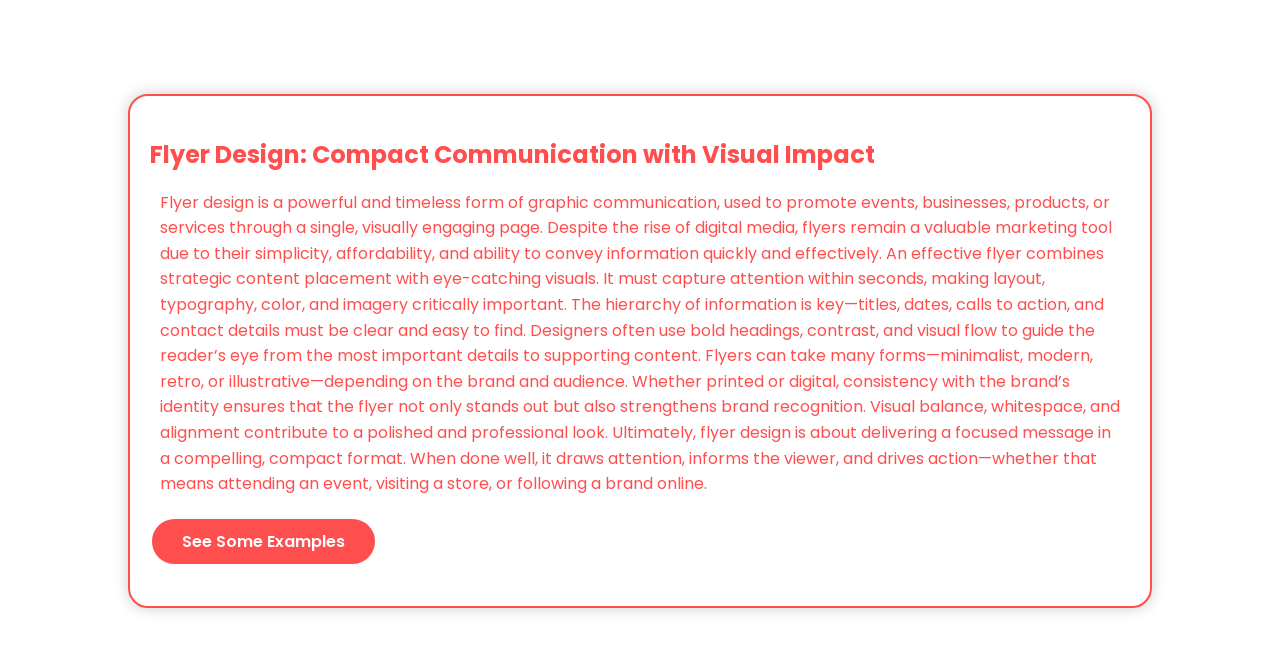
==== commit cfb86457: "Update info.html" ====
--- a/info.html
+++ b/info.html
@@ -27,8 +27,8 @@
           </div>
     </header>
 <br><br><br><br><br><br><br><br>
-    <section class="info" id="info">
-        <div class="info-box" id="brand"><br><br><br>
+    <section class="info" id="info"><br><br><br><br><br><br><br><br>
+        <div class="info-box" id="brand">
             <h2>
                 Brand Identity Design: The Visual and Strategic Face of a Brand
             </h2>
@@ -42,7 +42,10 @@
                 <a href="https://www.bing.com/images/search?q=brand%20identity%20design&qs=SS&form=QBIR&sp=1&lq=0&pq=brand%20identity%20&sc=10-15&cvid=B7A11A3A5EC4476095B0B0996852F06D&first=1" class="btn2">  See Some Examples   </a>
        
             </div><br><br><br><br><br><br><br><br>
-        <div class="info-box" id="logoinfo"><br><br><br>
+        <div>
+        <h6>   <h6> <br><br><br><br><br><br><br><br> 
+        </div>
+        <div class="info-box" id="logoinfo">
             <h2>
                 Logo Design: The Symbolic Core of a Brand
             </h2>
@@ -54,7 +57,10 @@
                 
                 Ultimately, a logo is more than just a visual mark—it is a strategic asset. It establishes brand recognition, communicates credibility, and often serves as the foundation for the brand’s overall visual identity.</p> <a href="https://www.bing.com/images/search?q=logo+design&form=HDRSC3&first=1" class="btn2">   See Some Examples   </a> </div>
                 <br><br><br><br><br><br><br><br>
-             <div class="info-box" id="smpost"><br><br><br>
+               <div>
+        <h6>   <h6> <br><br><br><br><br><br><br><br> 
+        </div>
+             <div class="info-box" id="smpost">
     <h2>Social Media Post Design: Visual Storytelling for Engagement</h2>
     <p>
         Social media post design is the art of creating compelling visual content tailored for platforms like Instagram, Facebook, Twitter, and LinkedIn. In a digital landscape where attention spans are short and competition is fierce, well-designed social media posts play a critical role in brand visibility, audience engagement, and message delivery.
@@ -67,7 +73,10 @@
     </p><a href="https://www.bing.com/images/search?q=social+media+post+design&form=HDRSC3&first=1" class="btn2">   See Some Examples   </a>
   </div>
   <br><br><br><br><br><br><br><br>
-  <div class="info-box" id="manipulation"><br><br><br>
+               <div>
+        <h6>   <h6> <br><br><br><br><br><br><br><br> 
+        </div>
+  <div class="info-box" id="manipulation">
     <h2>
         Product Manipulation: Crafting Perfect Visuals for Promotion
     </h2>
@@ -80,7 +89,10 @@
         While the process relies on tools like Adobe Photoshop or other editing software, it also demands a strong understanding of lighting, perspective, and branding. Ultimately, product manipulation bridges the gap between raw photography and final marketing visuals, turning basic product shots into powerful promotional assets.</p>
         <a href="https://www.bing.com/images/search?q=product%20manipulation&qs=AS&form=QBIR&sp=2&lq=0&pq=product%20man&sk=LC1&sc=10-11&cvid=21117A2CF5C042A1AEB4CF0E294D39DF&first=1" class="btn2">   See Some Examples</a>
     </div><br><br><br><br><br><br><br><br>
-  <div class="info-box" id="flyer"><br><br><br>
+               <div>
+        <h6>   <h6> <br><br><br><br><br><br><br><br> 
+        </div>
+  <div class="info-box" id="flyer">
     <h2>
         Flyer Design: Compact Communication with Visual Impact
     </h2>
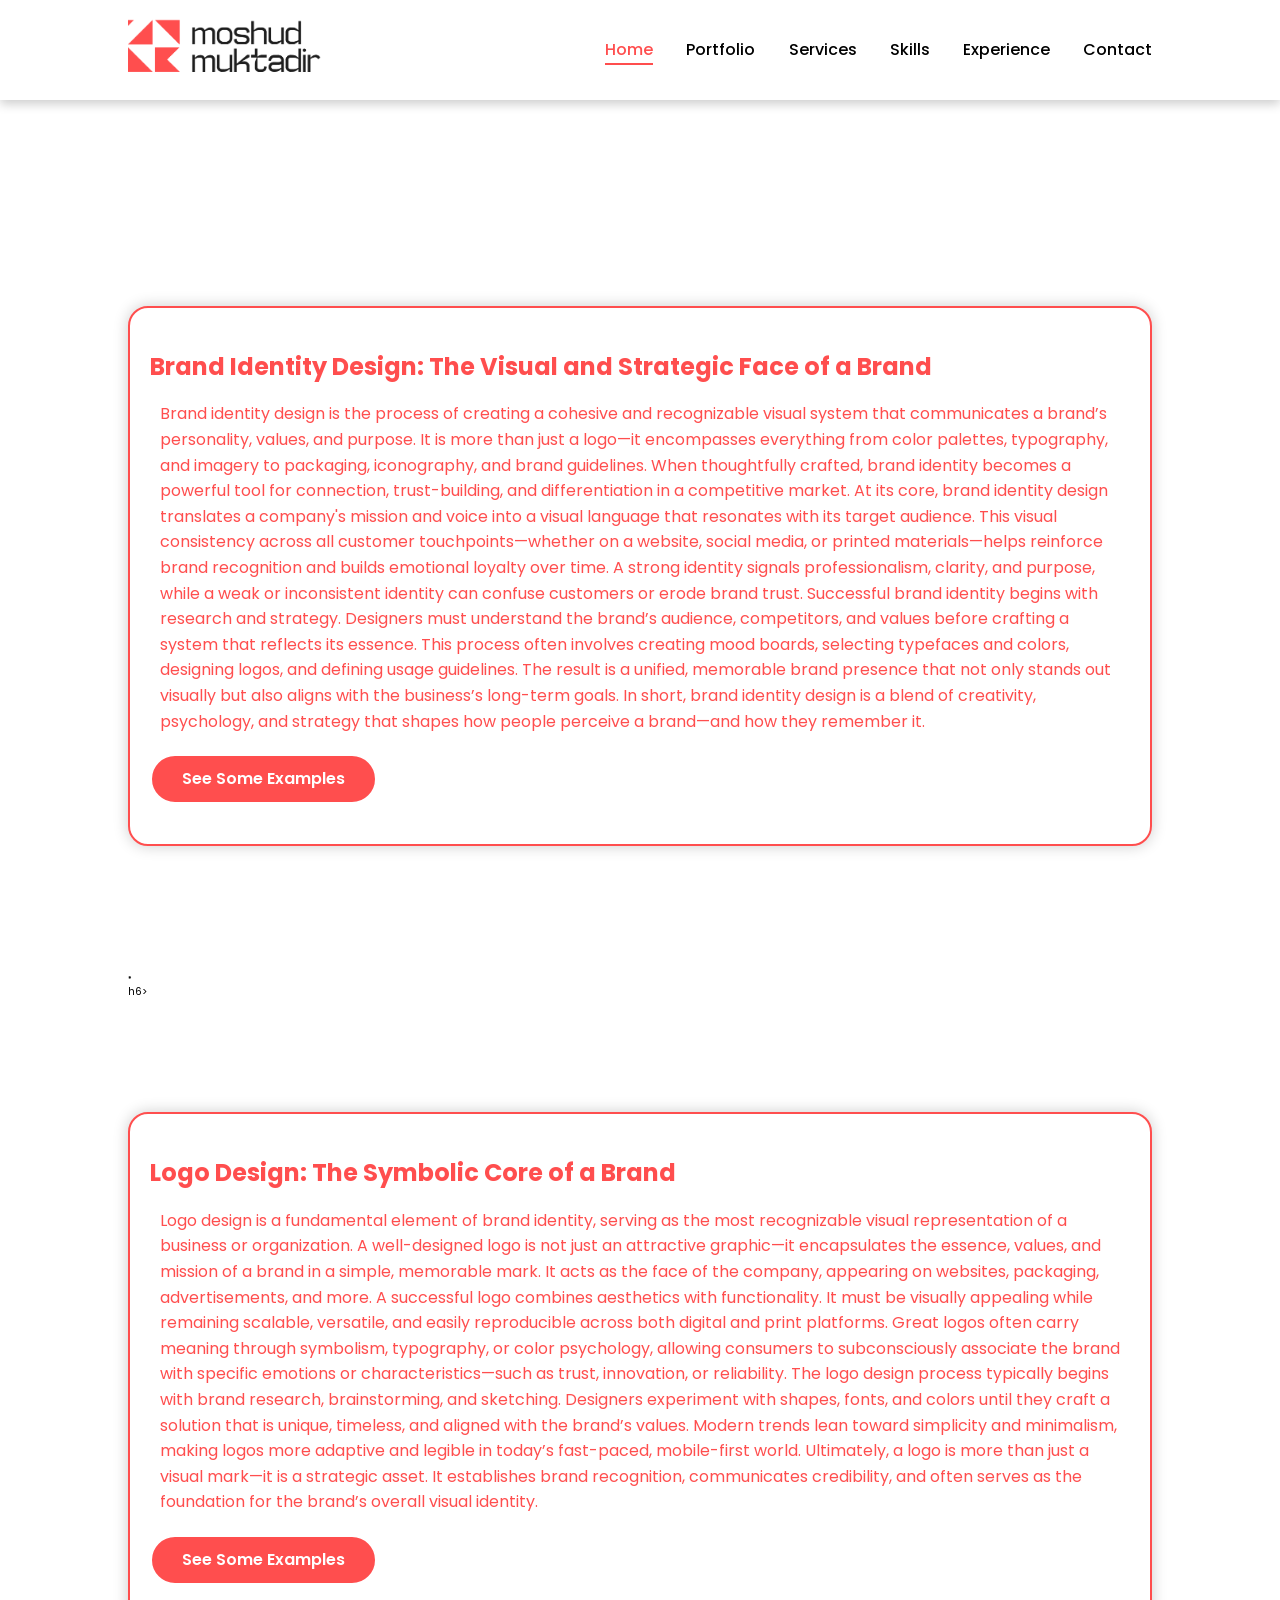
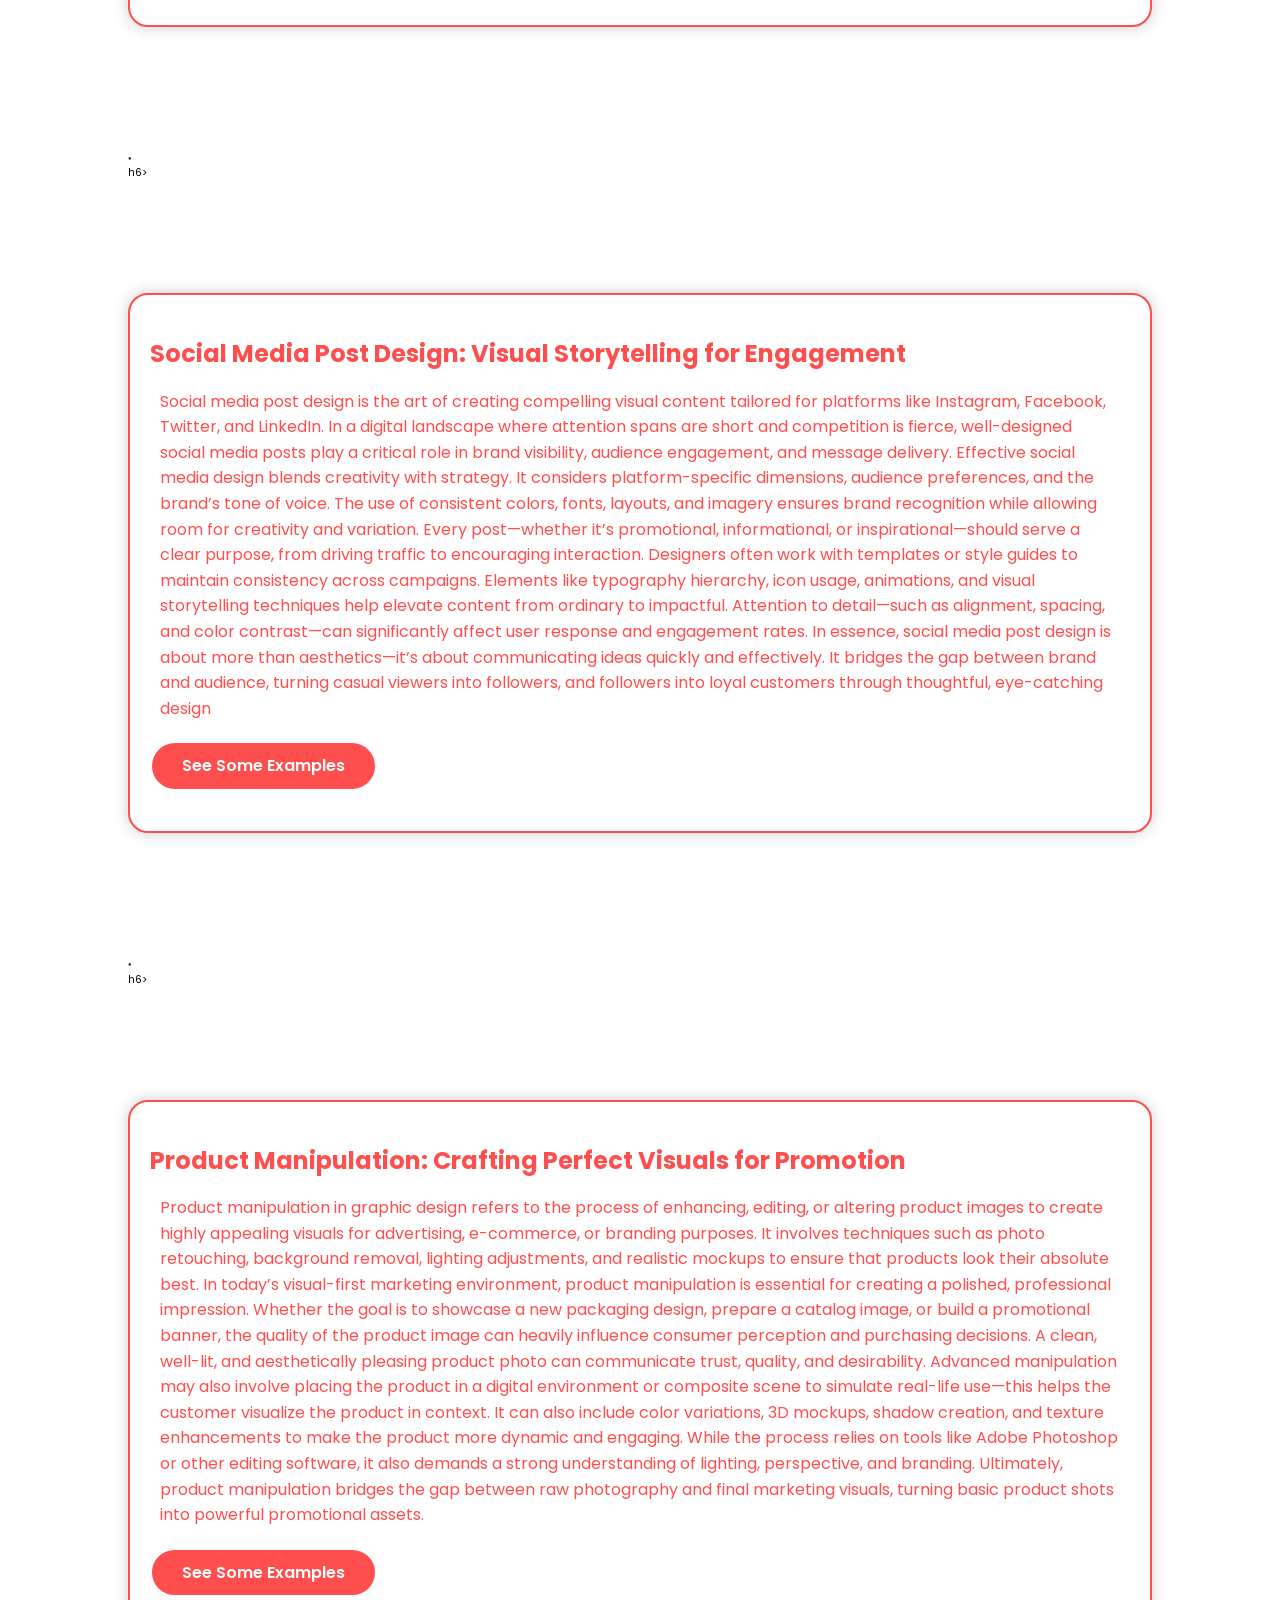
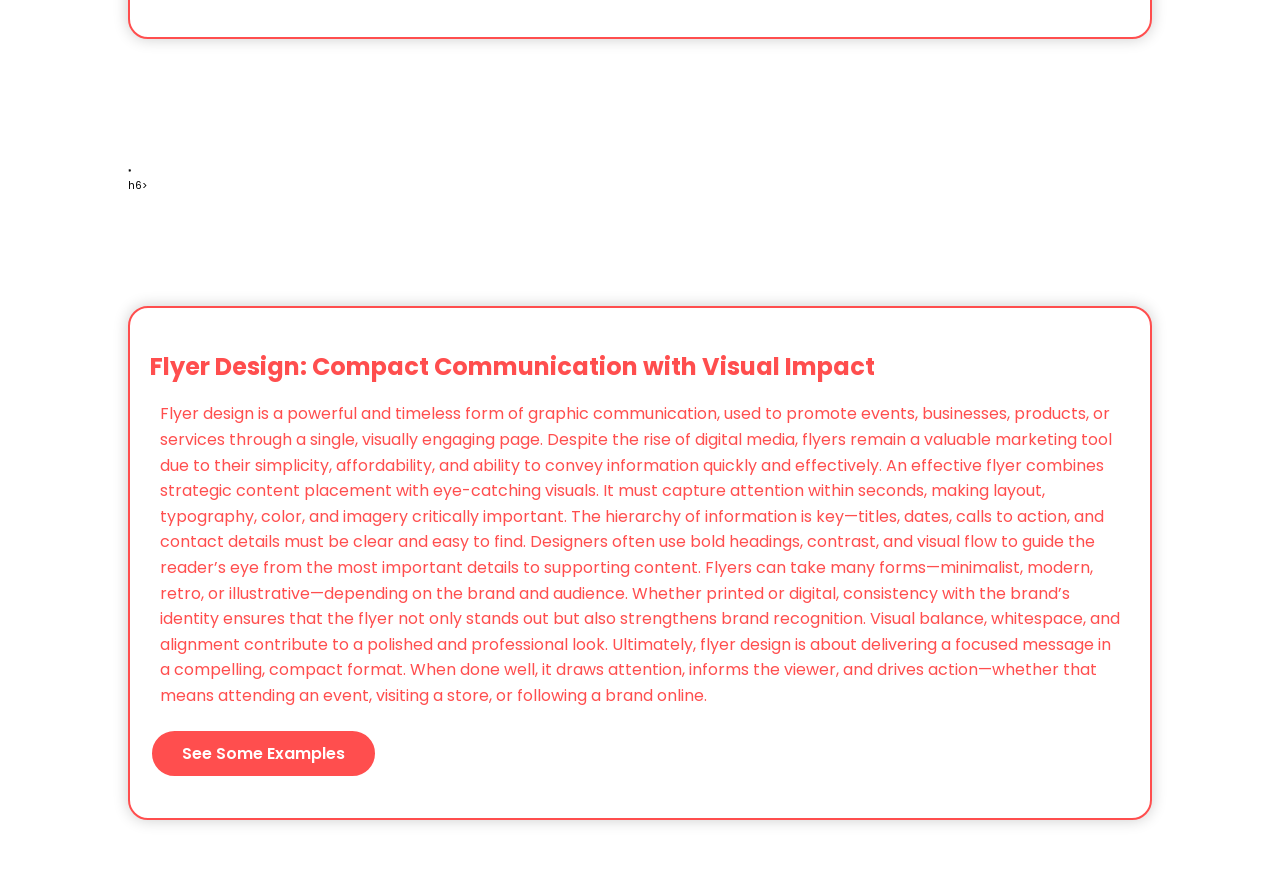
==== commit aa29c332: "Update info.html" ====
--- a/info.html
+++ b/info.html
@@ -43,7 +43,7 @@
        
             </div><br><br><br><br><br><br><br><br>
         <div>
-        <h6>   <h6> <br><br><br><br><br><br><br><br> 
+        <h6> *  </h6>h6> <br><br><br><br><br><br><br><br> 
         </div>
         <div class="info-box" id="logoinfo">
             <h2>
@@ -58,7 +58,7 @@
                 Ultimately, a logo is more than just a visual mark—it is a strategic asset. It establishes brand recognition, communicates credibility, and often serves as the foundation for the brand’s overall visual identity.</p> <a href="https://www.bing.com/images/search?q=logo+design&form=HDRSC3&first=1" class="btn2">   See Some Examples   </a> </div>
                 <br><br><br><br><br><br><br><br>
                <div>
-        <h6>   <h6> <br><br><br><br><br><br><br><br> 
+        <h6> *  </h6>h6> <br><br><br><br><br><br><br><br> 
         </div>
              <div class="info-box" id="smpost">
     <h2>Social Media Post Design: Visual Storytelling for Engagement</h2>
@@ -74,7 +74,7 @@
   </div>
   <br><br><br><br><br><br><br><br>
                <div>
-        <h6>   <h6> <br><br><br><br><br><br><br><br> 
+        <h6>  * </h6>h6> <br><br><br><br><br><br><br><br> 
         </div>
   <div class="info-box" id="manipulation">
     <h2>
@@ -90,7 +90,7 @@
         <a href="https://www.bing.com/images/search?q=product%20manipulation&qs=AS&form=QBIR&sp=2&lq=0&pq=product%20man&sk=LC1&sc=10-11&cvid=21117A2CF5C042A1AEB4CF0E294D39DF&first=1" class="btn2">   See Some Examples</a>
     </div><br><br><br><br><br><br><br><br>
                <div>
-        <h6>   <h6> <br><br><br><br><br><br><br><br> 
+        <h6>  * </h6>h6> <br><br><br><br><br><br><br><br> 
         </div>
   <div class="info-box" id="flyer">
     <h2>
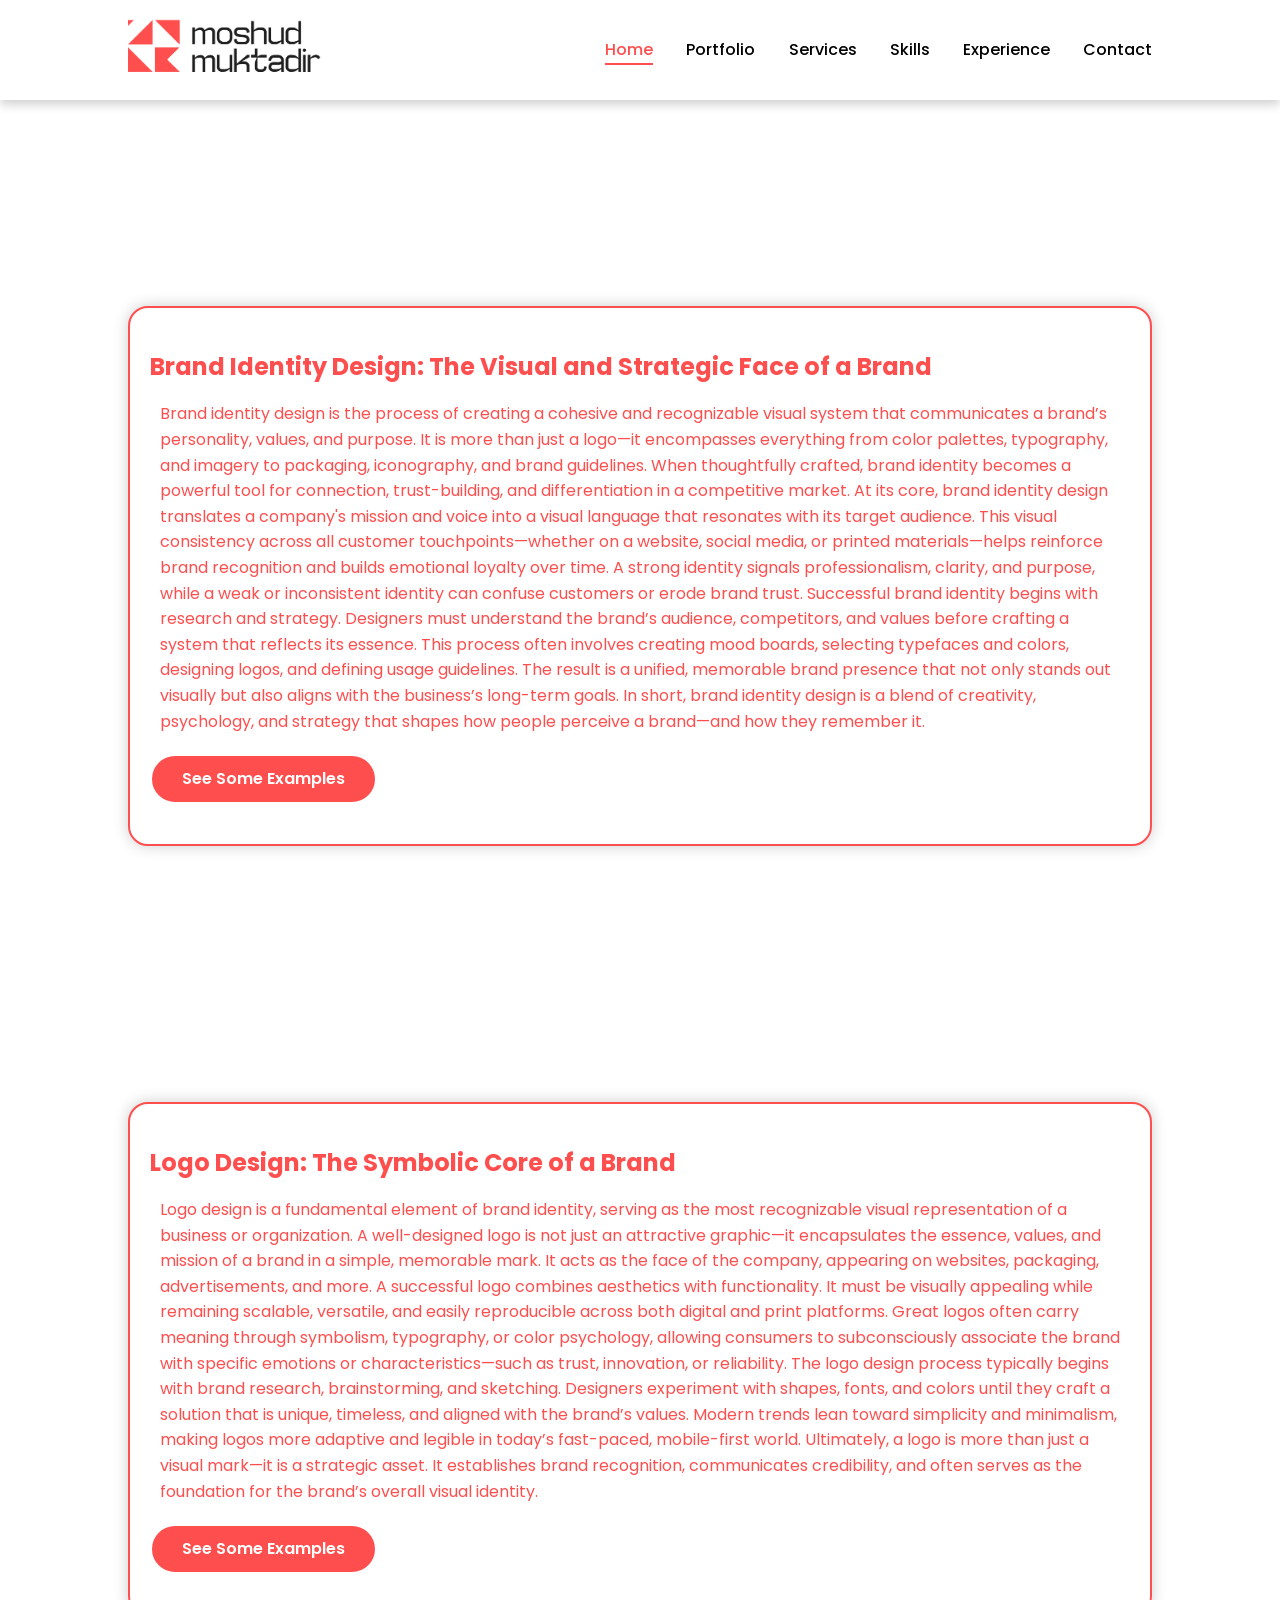
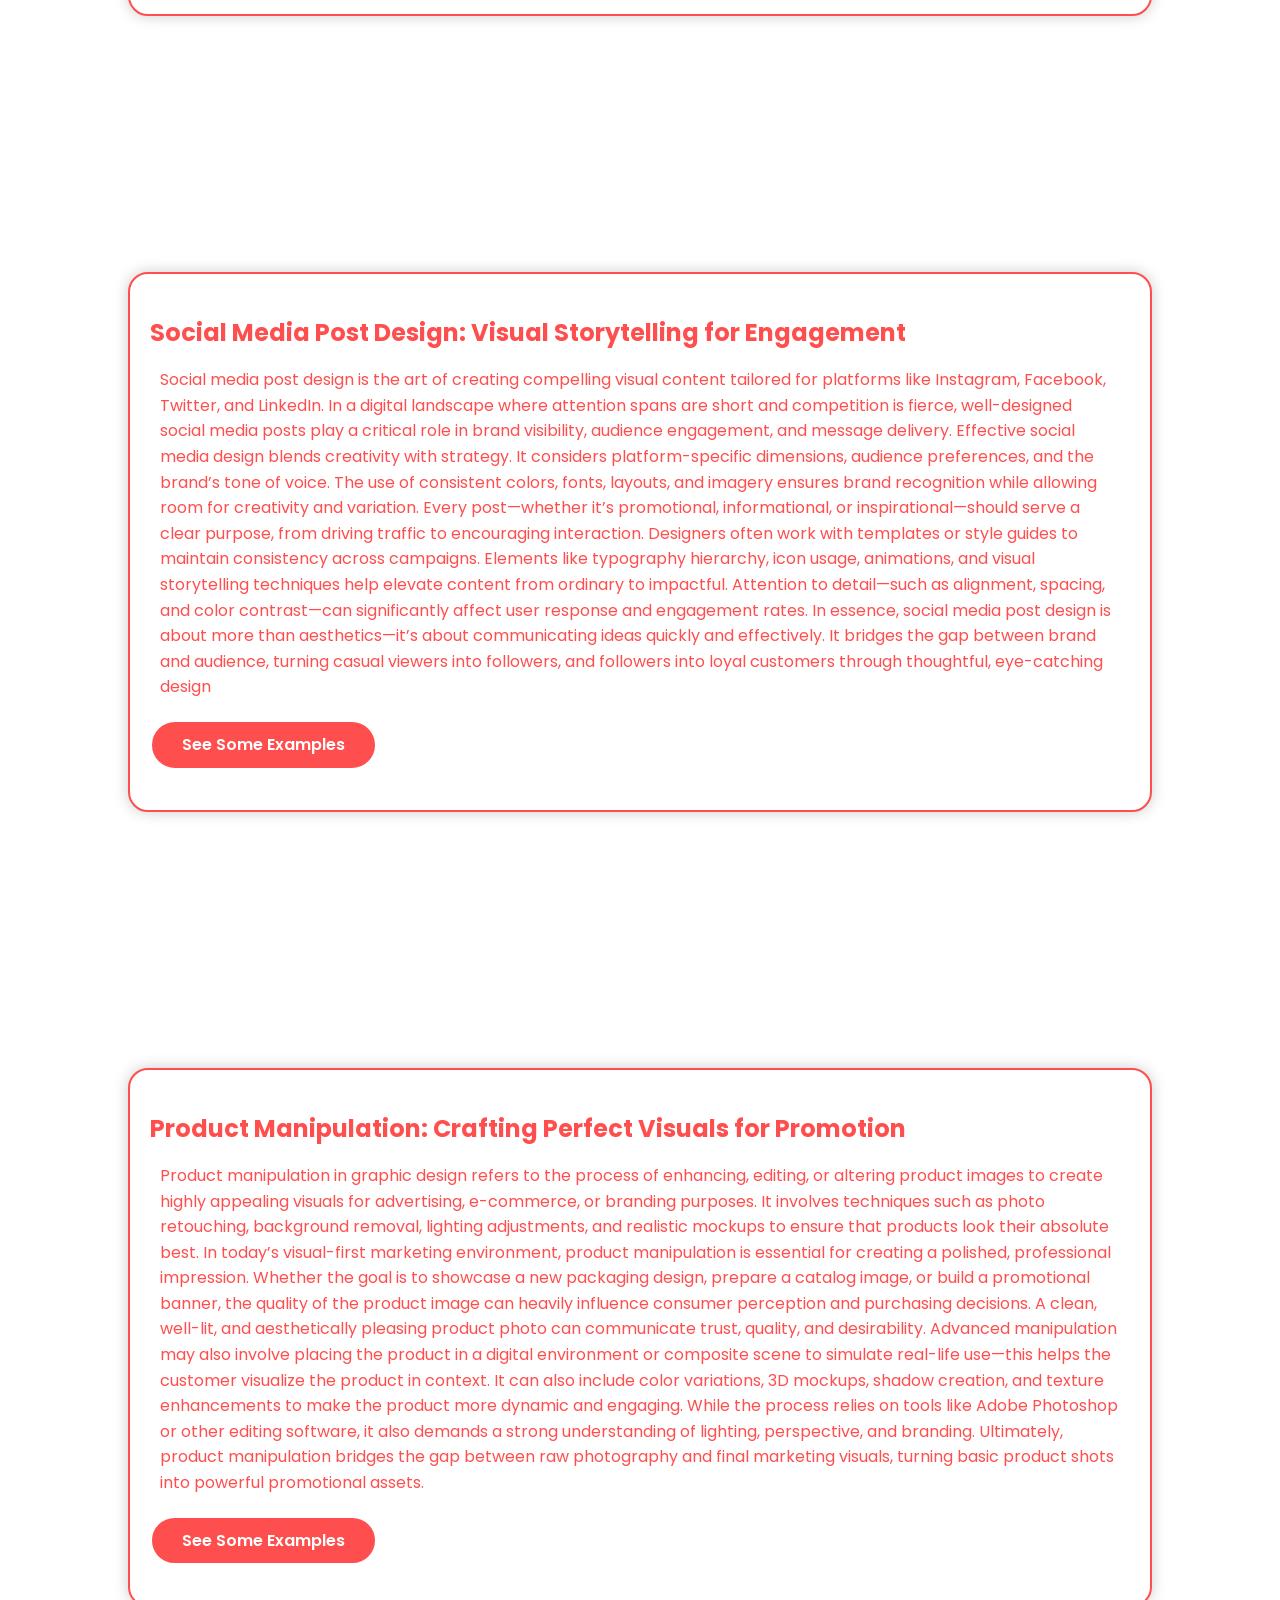
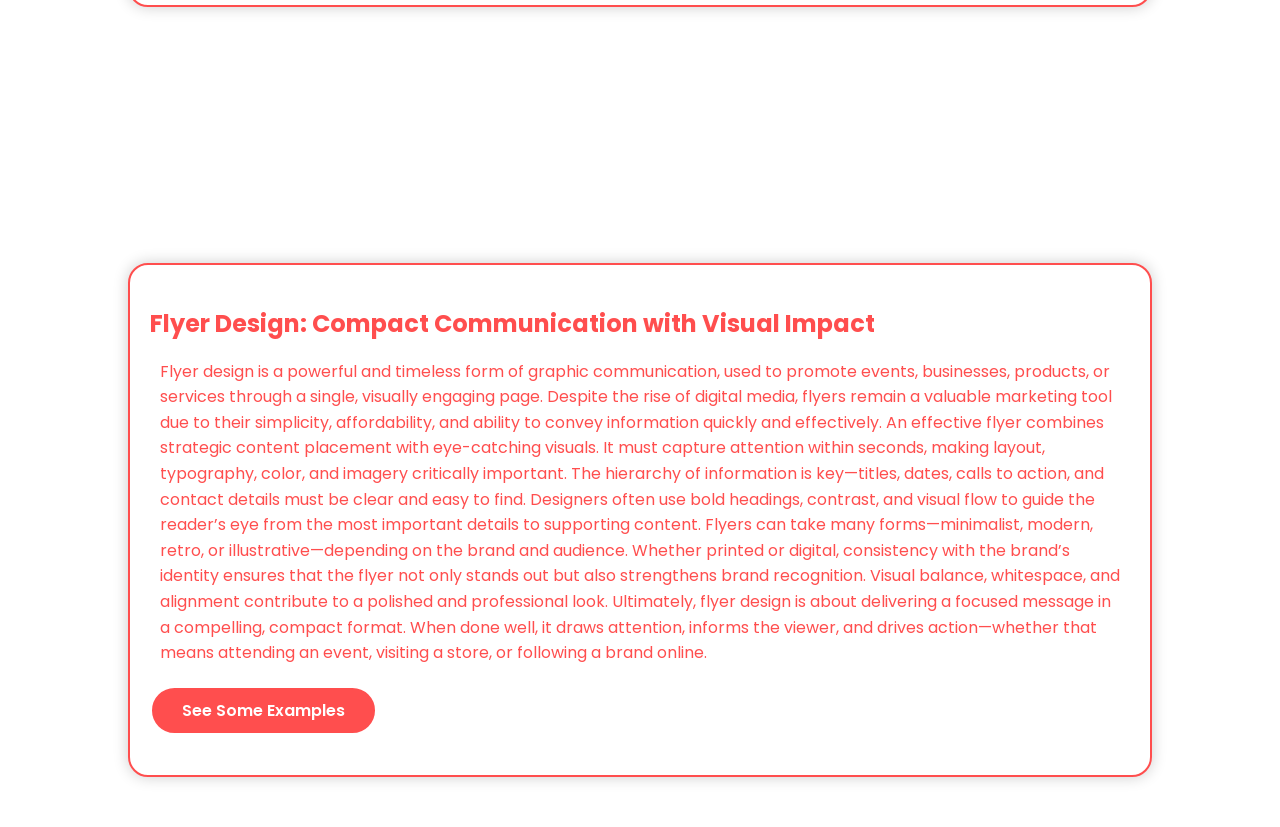
==== commit 2e7f8422: "Update info.html" ====
--- a/info.html
+++ b/info.html
@@ -43,7 +43,7 @@
        
             </div><br><br><br><br><br><br><br><br>
         <div>
-        <h6> *  </h6>h6> <br><br><br><br><br><br><br><br> 
+        <h6>  </h6> <br><br><br><br><br><br><br><br> 
         </div>
         <div class="info-box" id="logoinfo">
             <h2>
@@ -58,7 +58,7 @@
                 Ultimately, a logo is more than just a visual mark—it is a strategic asset. It establishes brand recognition, communicates credibility, and often serves as the foundation for the brand’s overall visual identity.</p> <a href="https://www.bing.com/images/search?q=logo+design&form=HDRSC3&first=1" class="btn2">   See Some Examples   </a> </div>
                 <br><br><br><br><br><br><br><br>
                <div>
-        <h6> *  </h6>h6> <br><br><br><br><br><br><br><br> 
+        <h6>   </h6><br><br><br><br><br><br><br><br> 
         </div>
              <div class="info-box" id="smpost">
     <h2>Social Media Post Design: Visual Storytelling for Engagement</h2>
@@ -74,7 +74,7 @@
   </div>
   <br><br><br><br><br><br><br><br>
                <div>
-        <h6>  * </h6>h6> <br><br><br><br><br><br><br><br> 
+        <h6>   </h6> <br><br><br><br><br><br><br><br> 
         </div>
   <div class="info-box" id="manipulation">
     <h2>
@@ -90,7 +90,7 @@
         <a href="https://www.bing.com/images/search?q=product%20manipulation&qs=AS&form=QBIR&sp=2&lq=0&pq=product%20man&sk=LC1&sc=10-11&cvid=21117A2CF5C042A1AEB4CF0E294D39DF&first=1" class="btn2">   See Some Examples</a>
     </div><br><br><br><br><br><br><br><br>
                <div>
-        <h6>  * </h6>h6> <br><br><br><br><br><br><br><br> 
+        <h6>  </h6> <br><br><br><br><br><br><br><br> 
         </div>
   <div class="info-box" id="flyer">
     <h2>
